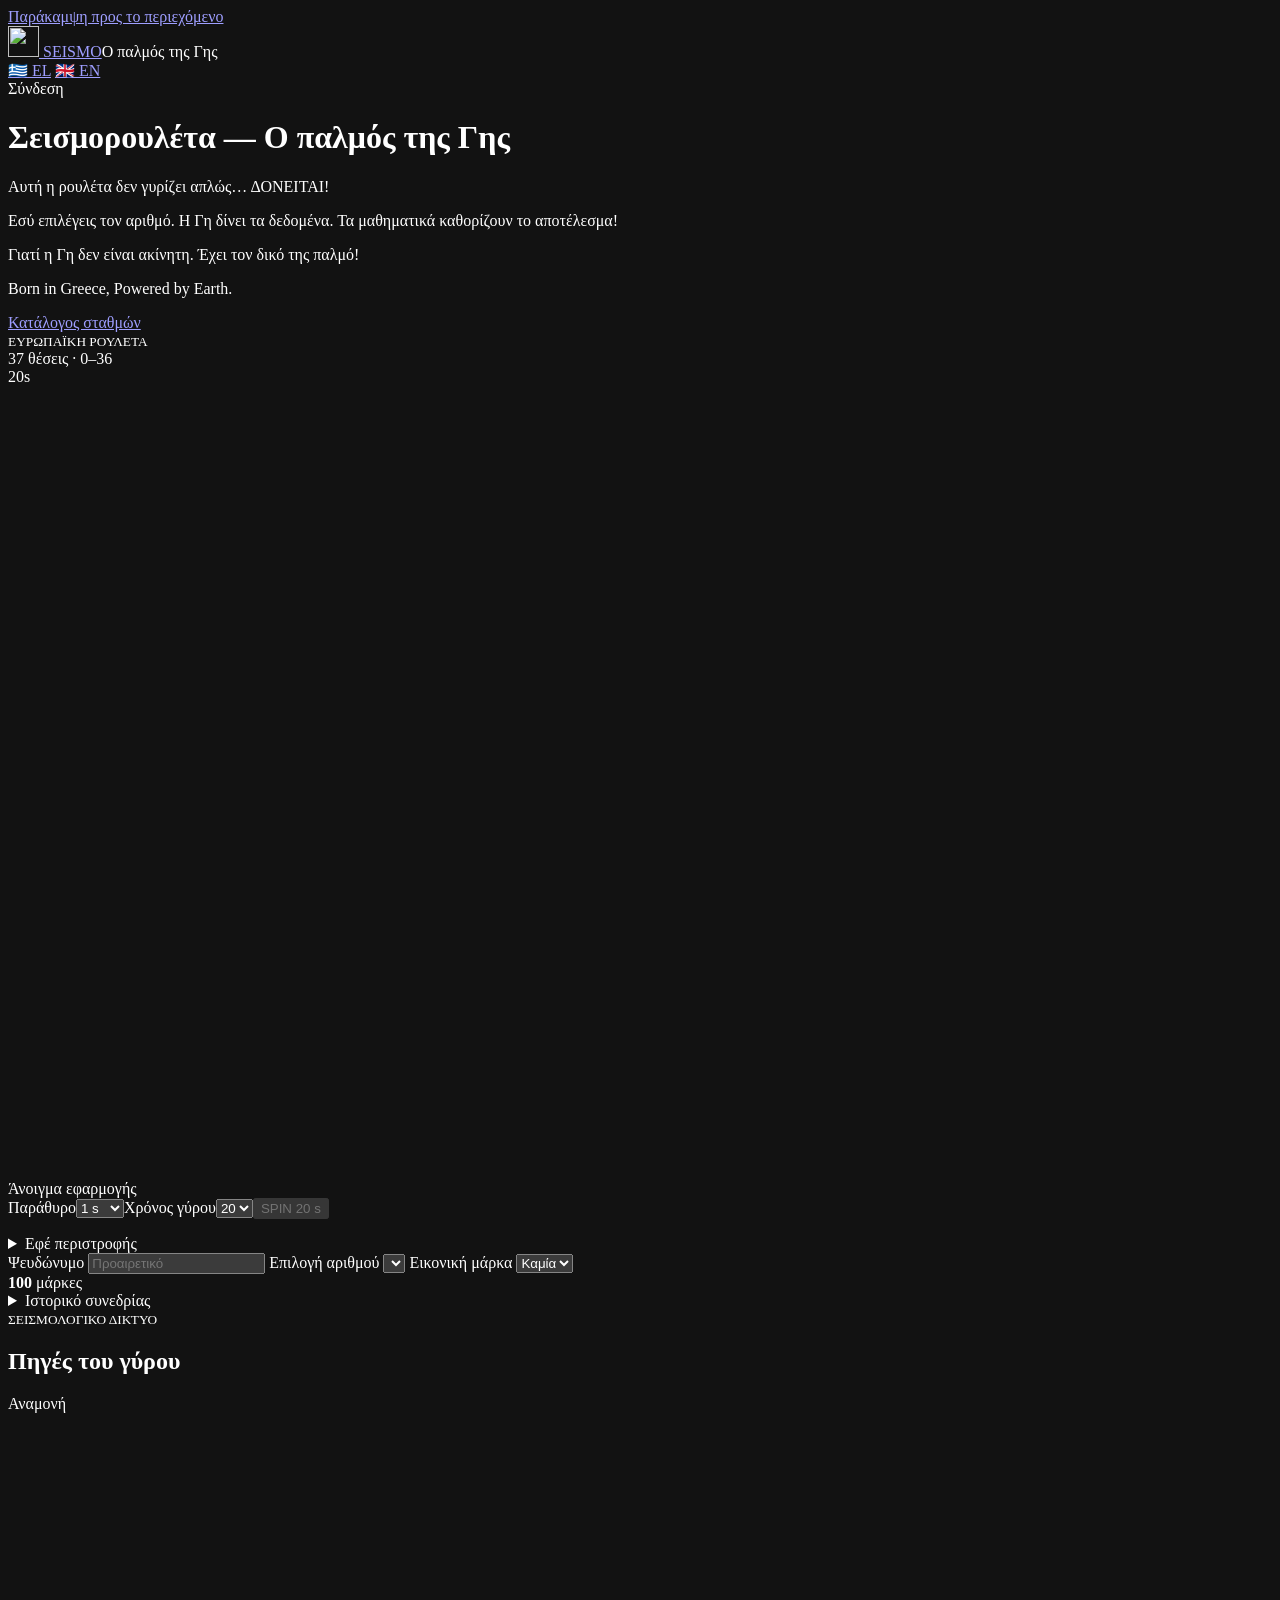
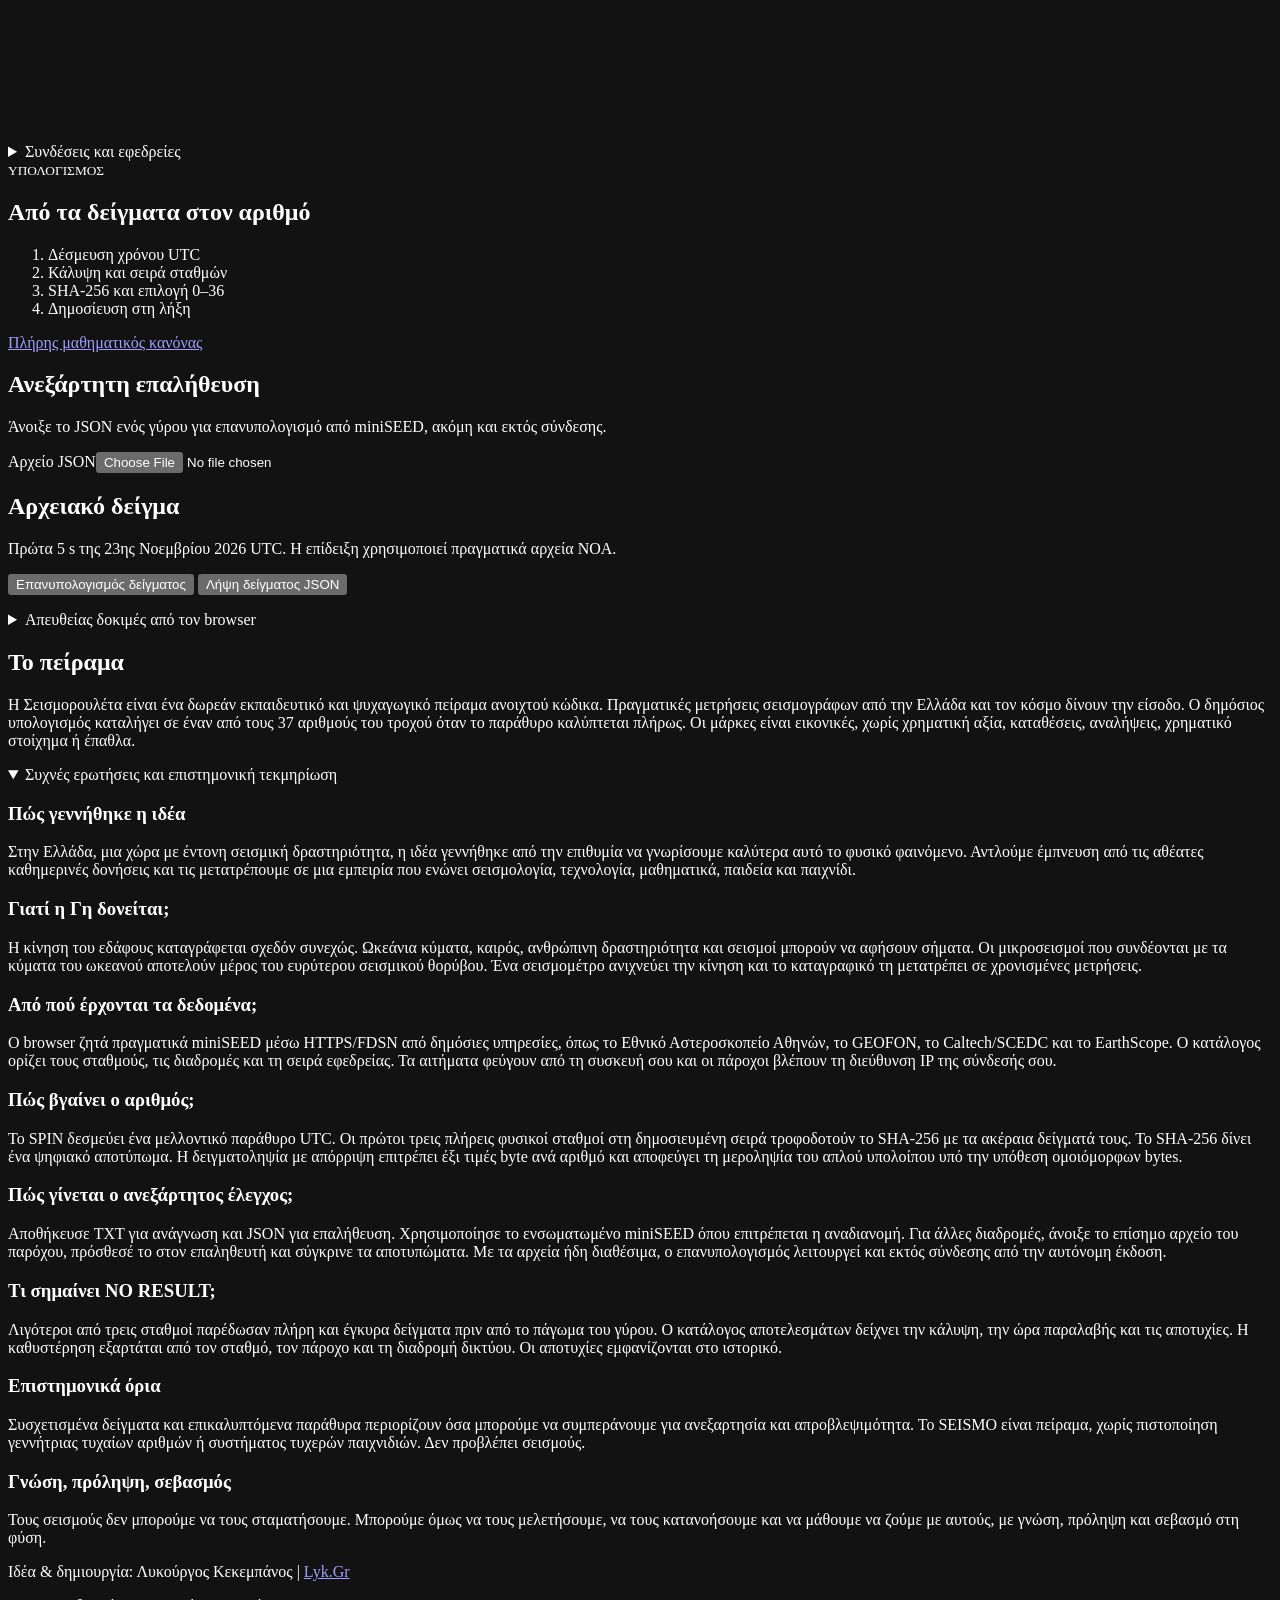
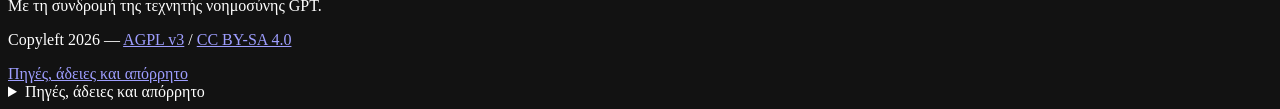
==== index.html @ 2dd2f623 "Publish SEISMO v1.0.0 project files" ====
<!doctype html>
<html lang="el" dir="ltr">
<head>
  <!-- 01. BASIC BROWSER & LANGUAGE SETTINGS -->
  <meta charset="utf-8">
  <meta name="viewport" content="width=device-width, initial-scale=1">
  <title>Σεισμορουλέτα SEISMO — Ο παλμός της Γης</title>
  <!-- 02. SEO & SEARCH ENGINES -->
  <meta name="description" data-meta="description" content="Δωρεάν επιστημονικό παιχνίδι με πραγματικά σεισμολογικά δεδομένα. Γύρισε τον τροχό 0–36 και επαλήθευσε τον αριθμό με SHA-256.">
  <meta name="author" data-meta="author" content="Λυκούργος Κεκεμπάνος | Lyk.Gr">
  <meta name="robots" content="index, follow, max-image-preview:large">
  <link rel="canonical" href="https://dos.gr/seismo/">
  <link rel="alternate" hreflang="el" href="https://dos.gr/seismo/">
  <link rel="alternate" hreflang="en" href="https://dos.gr/seismo/en/">
  <link rel="alternate" hreflang="x-default" href="https://dos.gr/seismo/">
  <!-- Generic robots applies to Googlebot and Bingbot. Meta keywords are omitted. -->
  <!-- 03. OWNERSHIP VERIFICATION -->
  <!-- Optional property verification goes here after launch. -->
  <!-- 04. SPEED & LOADING OPTIMIZATION -->
  <!-- Critical stylesheet and deferred scripts are same-origin. No provider connection before user action. -->
  <!-- 05. SOCIAL MEDIA — OPEN GRAPH -->
  <meta property="og:title" data-meta="title" content="Σεισμορουλέτα SEISMO — Ο παλμός της Γης">
  <meta property="og:description" data-meta="description" content="Δωρεάν επιστημονικό παιχνίδι με πραγματικά σεισμολογικά δεδομένα. Γύρισε τον τροχό 0–36 και επαλήθευσε τον αριθμό με SHA-256.">
  <meta property="og:type" content="website">
  <meta property="og:url" data-meta="canonical" content="https://dos.gr/seismo/">
  <meta property="og:site_name" content="SEISMO">
  <meta property="og:locale" data-meta="locale" content="el_GR">
  <meta property="og:locale:alternate" data-meta="altLocale" content="en_GB">
  <meta property="og:image" data-meta="image" content="https://dos.gr/seismo/images/social-el.jpg">
  <meta property="og:image:secure_url" data-meta="image" content="https://dos.gr/seismo/images/social-el.jpg">
  <meta property="og:image:type" content="image/jpeg">
  <meta property="og:image:width" content="1200">
  <meta property="og:image:height" content="630">
  <meta property="og:image:alt" data-meta="alt" content="Η Γη, ο τροχός της Σεισμορουλέτας και μια σεισμική κυματομορφή. Ο παλμός της Γης — Lyk.Gr.">
  <!-- 06. SOCIAL MEDIA — X CARDS -->
  <meta name="twitter:card" content="summary_large_image">
  <meta name="twitter:title" data-meta="title" content="Σεισμορουλέτα SEISMO — Ο παλμός της Γης">
  <meta name="twitter:description" data-meta="description" content="Δωρεάν επιστημονικό παιχνίδι με πραγματικά σεισμολογικά δεδομένα. Γύρισε τον τροχό 0–36 και επαλήθευσε τον αριθμό με SHA-256.">
  <meta name="twitter:image" data-meta="image" content="https://dos.gr/seismo/images/social-el.jpg">
  <meta name="twitter:image:alt" data-meta="alt" content="Η Γη, ο τροχός της Σεισμορουλέτας και μια σεισμική κυματομορφή. Ο παλμός της Γης — Lyk.Gr.">
  <!-- 07. ICONS & FAVICONS -->
  <link rel="icon" href="./favicons/favicon.ico" sizes="any">
  <link rel="icon" type="image/svg+xml" href="./favicons/favicon.svg">
  <link rel="icon" type="image/png" sizes="16x16" href="./favicons/favicon-16.png">
  <link rel="icon" type="image/png" sizes="32x32" href="./favicons/favicon-32.png">
  <link rel="icon" type="image/png" sizes="48x48" href="./favicons/favicon-48.png">
  <link rel="icon" type="image/png" sizes="96x96" href="./favicons/favicon-96.png">
  <link rel="apple-touch-icon" href="./favicons/apple-touch-icon.png" sizes="180x180">
  <!-- 08. WEB APP MANIFEST & MOBILE -->
  <meta name="theme-color" content="#091514">
  <link rel="manifest" href="./manifest.json">
  <!-- 09. EXTERNAL STYLE FILES -->
  <link rel="stylesheet" href="./css/style.css">
  <!-- 11. STRUCTURED DATA — SCHEMA.ORG JSON-LD -->
  <script type="application/ld+json" id="schema">
{
  "@context": "https://schema.org",
  "@graph": [
    {
      "@type": "WebSite",
      "@id": "https://dos.gr/seismo/#website",
      "url": "https://dos.gr/seismo/",
      "name": "SEISMO",
      "inLanguage": [
        "el",
        "en"
      ],
      "creator": {
        "@id": "https://lyk.gr/#creator"
      }
    },
    {
      "@type": "WebPage",
      "@id": "https://dos.gr/seismo/#page",
      "url": "https://dos.gr/seismo/",
      "isPartOf": {
        "@id": "https://dos.gr/seismo/#website"
      },
      "mainEntity": {
        "@id": "https://dos.gr/seismo/#application"
      },
      "inLanguage": "el",
      "name": "Σεισμορουλέτα SEISMO — Ο παλμός της Γης",
      "description": "Δωρεάν επιστημονικό παιχνίδι με πραγματικά σεισμολογικά δεδομένα. Γύρισε τον τροχό 0–36 και επαλήθευσε τον αριθμό με SHA-256.",
      "license": "https://creativecommons.org/licenses/by-sa/4.0/",
      "primaryImageOfPage": {
        "@id": "https://dos.gr/seismo/#image"
      }
    },
    {
      "@type": [
        "WebApplication",
        "SoftwareApplication"
      ],
      "@id": "https://dos.gr/seismo/#application",
      "name": "SEISMO",
      "alternateName": "Σεισμορουλέτα",
      "url": "https://dos.gr/seismo/",
      "description": "Δωρεάν επιστημονικό παιχνίδι με πραγματικά σεισμολογικά δεδομένα. Γύρισε τον τροχό 0–36 και επαλήθευσε τον αριθμό με SHA-256.",
      "creator": {
        "@id": "https://lyk.gr/#creator"
      },
      "dateCreated": "2026",
      "applicationCategory": "EducationalApplication",
      "applicationSubCategory": "Seismology",
      "operatingSystem": "Web browser",
      "browserRequirements": "JavaScript; HTTPS for live spins",
      "inLanguage": [
        "el",
        "en"
      ],
      "countryOfOrigin": {
        "@type": "Country",
        "name": "Greece"
      },
      "isAccessibleForFree": true,
      "offers": {
        "@type": "Offer",
        "price": 0,
        "priceCurrency": "EUR"
      },
      "image": {
        "@id": "https://dos.gr/seismo/#image"
      },
      "license": "https://www.gnu.org/licenses/agpl-3.0.html",
      "subjectOf": {
        "@type": "SoftwareSourceCode",
        "codeRepository": "https://dos.gr/seismo/SEISMO-source.zip",
        "license": "https://www.gnu.org/licenses/agpl-3.0.html",
        "programmingLanguage": "JavaScript"
      }
    },
    {
      "@type": "Person",
      "@id": "https://lyk.gr/#creator",
      "name": "Λυκούργος Κεκεμπάνος",
      "alternateName": [
        "Λυκούργος Κεκεμπάνος",
        "Lykourgos Kekempanos",
        "Lyk.Gr"
      ],
      "url": "https://lyk.gr/",
      "brand": {
        "@type": "Brand",
        "name": "Lyk.Gr"
      }
    },
    {
      "@type": "ImageObject",
      "@id": "https://dos.gr/seismo/#image",
      "contentUrl": "https://dos.gr/seismo/images/social-el.jpg",
      "url": "https://dos.gr/seismo/images/social-el.jpg",
      "width": 1200,
      "height": 630,
      "caption": "Η Γη, ο τροχός της Σεισμορουλέτας και μια σεισμική κυματομορφή. Ο παλμός της Γης — Lyk.Gr.",
      "inLanguage": "el"
    }
  ]
}
</script>
  <!-- 12. ACCESSIBILITY -->
  <meta name="color-scheme" content="dark">
  <!-- See the skip link, live regions and keyboard-friendly native controls. -->
  <!-- 13. PROJECT CONFIGURATION & SECURITY -->
  <!-- Scripts are deferred. The live catalog is external and shared between languages. -->
  <meta http-equiv="Content-Security-Policy" content="default-src 'self'; script-src 'self'; style-src 'self'; connect-src 'self' https: wss:; img-src 'self' data:; object-src 'none'; base-uri 'none'; form-action 'none'">
  <!-- 14. LICENSE & AUTHOR INFORMATION -->
  <link rel="license" href="./LICENSE">
  <!-- GNU AGPL v3 code. CC BY-SA 4.0 original content. See NOTICE.md for third-party assets. -->
</head>
<body data-root="./" data-standalone="false">
<a class="jump" href="#main" data-el="Παράκαμψη προς το περιεχόμενο" data-en="Skip to content">Παράκαμψη προς το περιεχόμενο</a>
<header><div class="top"><a class="brand" href="./" aria-label="SEISMO αρχική" data-label-el="SEISMO αρχική" data-label-en="SEISMO home"><img alt="" width="31" height="31" src="./favicons/favicon.svg"> SEISMO</a><span class="phase" data-el="Ο παλμός της Γης" data-en="The Pulse of the Earth">Ο παλμός της Γης</span><nav class="lang-nav" aria-label="Γλώσσα" data-label-el="Γλώσσα" data-label-en="Language">
<a data-lang="el" lang="el" hreflang="el" href="./" aria-current="page">🇬🇷 EL</a>
<a data-lang="en" lang="en" hreflang="en" href="./en/">🇬🇧 EN</a></nav><span id="mode" class="mode" data-initial-el="Σύνδεση">Σύνδεση</span></div></header>
<main id="main">
<noscript><p data-el="Η διαδραστική ρουλέτα χρειάζεται JavaScript. Η περιγραφή και η επιστημονική τεκμηρίωση διαβάζονται παρακάτω." data-en="The interactive wheel requires JavaScript. The introduction and science notes remain readable below.">Η διαδραστική ρουλέτα χρειάζεται JavaScript. Η περιγραφή και η επιστημονική τεκμηρίωση διαβάζονται παρακάτω.</p></noscript>
<div class="intro"><div><h1><span data-el="Σεισμορουλέτα" data-en="SEISMO">Σεισμορουλέτα</span> <span aria-hidden="true">—</span> <span data-el="Ο παλμός της Γης" data-en="The Pulse of the Earth">Ο παλμός της Γης</span></h1>
           <p data-el="Αυτή η ρουλέτα δεν γυρίζει απλώς… ΔΟΝΕΙΤΑΙ!" data-en="This roulette doesn't just spin… IT SHAKES!">Αυτή η ρουλέτα δεν γυρίζει απλώς… ΔΟΝΕΙΤΑΙ!</p>
           <p data-el="Εσύ επιλέγεις τον αριθμό. Η Γη δίνει τα δεδομένα. Τα μαθηματικά καθορίζουν το αποτέλεσμα!" data-en="You choose the number. Earth provides the data. Mathematics determines the result!">Εσύ επιλέγεις τον αριθμό. Η Γη δίνει τα δεδομένα. Τα μαθηματικά καθορίζουν το αποτέλεσμα!</p>
           <p data-el="Γιατί η Γη δεν είναι ακίνητη. Έχει τον δικό της παλμό!" data-en="Because Earth is never still. It has a pulse of its own!">Γιατί η Γη δεν είναι ακίνητη. Έχει τον δικό της παλμό!</p><p class="tagline" lang="en">Born in Greece, Powered by Earth.</p></div><a id="rules" href="./stations.txt" data-el="Κατάλογος σταθμών" data-en="Station catalog">Κατάλογος σταθμών</a></div>
<div class="layout">
<section class="wheel-panel" aria-label="Ρουλέτα" data-label-el="Ρουλέτα" data-label-en="Roulette">
  <div class="wheel-top"><div><small data-el="ΕΥΡΩΠΑΪΚΗ ΡΟΥΛΕΤΑ" data-en="EUROPEAN WHEEL">ΕΥΡΩΠΑΪΚΗ ΡΟΥΛΕΤΑ</small><div class="sub" data-el="37 θέσεις · 0–36" data-en="37 pockets · 0–36">37 θέσεις · 0–36</div></div><div class="clock"><span id="timer">20</span><span>s</span></div></div>
  <div class="wheel-wrap"><canvas id="wheel" width="790" height="790" aria-label="Τροχός ευρωπαϊκής ρουλέτας με 37 αριθμούς" role="img" data-label-el="Τροχός ευρωπαϊκής ρουλέτας με 37 αριθμούς" data-label-en="European roulette wheel with 37 numbers"></canvas><div class="needle"></div></div>
  <div class="wheel-bottom">
    <div id="output" class="output" role="status" data-initial-el="Άνοιγμα εφαρμογής">Άνοιγμα εφαρμογής</div>
    <div class="spin-controls"><label for="duration" data-el="Παράθυρο" data-en="Window">Παράθυρο</label><select id="duration"><option value="1">1 s</option><option value="3">3 s</option><option value="5">5 s</option><option value="10">10 s</option></select><label for="spinLength" data-el="Χρόνος γύρου" data-en="Round time">Χρόνος γύρου</label><select id="spinLength"><option>20</option><option>30</option><option>45</option><option>60</option></select><button id="spin" type="button" disabled>SPIN <span id="spinLabel">20 s</span></button></div>
    <p id="roundlink" class="muted small"></p>
    <div id="roundActions" class="links"></div>
    <details id="effects"><summary data-el="Εφέ περιστροφής" data-en="Spin effects">Εφέ περιστροφής</summary><div class="links effect-options">
    <label><input id="fxOff" type="checkbox"> <span data-el="Απενεργοποίηση όλων" data-en="Disable all effects">Απενεργοποίηση όλων</span></label>
    <label><input id="visual" type="checkbox" checked> <span data-el="Μικροδονήσεις" data-en="Microvibrations">Μικροδονήσεις</span></label>
    <label><input id="haptic" type="checkbox"> <span data-el="Δόνηση κινητού" data-en="Phone vibration">Δόνηση κινητού</span></label>
    <label><input id="sound" type="checkbox"> <span data-el="Ήχος" data-en="Sound">Ήχος</span></label></div></details>
    <label class="small" for="catalogFile" id="catalogPicker" hidden><span data-el="Άνοιγμα stations.txt" data-en="Open stations.txt">Άνοιγμα stations.txt</span> <input id="catalogFile" type="file" accept=".txt,text/plain"></label>
  </div>
  <div class="player">
    <label for="alias"><span data-el="Ψευδώνυμο" data-en="Nickname">Ψευδώνυμο</span> <input id="alias" type="text" maxlength="32" placeholder="Προαιρετικό" autocomplete="off" data-placeholder-el="Προαιρετικό" data-placeholder-en="Optional"></label>
    <label for="pick"><span data-el="Επιλογή αριθμού" data-en="Pick a number">Επιλογή αριθμού</span> <select id="pick"></select></label>
    <label for="chip"><span data-el="Εικονική μάρκα" data-en="Virtual chip">Εικονική μάρκα</span> <select id="chip"><option value="0" data-el="Καμία" data-en="None">Καμία</option><option value="1">1</option><option value="5">5</option><option value="10">10</option></select></label>
    <div class="wallet"><strong id="wallet">100</strong><span data-el="μάρκες" data-en="chips"> μάρκες</span></div>
  </div>
  <details id="history"><summary data-el="Ιστορικό συνεδρίας" data-en="Session history">Ιστορικό συνεδρίας</summary><div id="historyRows"></div><button class="plain" id="clearSession" data-el="Νέα τοπική συνεδρία" data-en="New local session">Νέα τοπική συνεδρία</button></details>
</section>
<aside aria-label="Σεισμολογικές πηγές" data-label-el="Σεισμολογικές πηγές" data-label-en="Seismic sources">
  <section class="panel">
    <div class="sidehead"><div><small data-el="ΣΕΙΣΜΟΛΟΓΙΚΟ ΔΙΚΤΥΟ" data-en="SEISMIC NETWORK">ΣΕΙΣΜΟΛΟΓΙΚΟ ΔΙΚΤΥΟ</small><h2 data-el="Πηγές του γύρου" data-en="Round sources">Πηγές του γύρου</h2></div><span class="badge" id="stage" data-initial-el="Αναμονή">Αναμονή</span></div>
    <canvas id="map" width="720" height="310" role="img" aria-label="Παγκόσμιος χάρτης σταθμών" data-label-el="Παγκόσμιος χάρτης σταθμών" data-label-en="World map of stations"></canvas>
    <p id="telemetryNote" class="muted small"></p>
    <div id="stationList" class="stations"></div>
    <details id="connections"><summary data-el="Συνδέσεις και εφεδρείες" data-en="Connections and backups">Συνδέσεις και εφεδρείες</summary><div id="attempts"></div></details>
  </section>
  <section class="panel method"><small data-el="ΥΠΟΛΟΓΙΣΜΟΣ" data-en="CALCULATION">ΥΠΟΛΟΓΙΣΜΟΣ</small><h2 data-el="Από τα δείγματα στον αριθμό" data-en="From samples to a number">Από τα δείγματα στον αριθμό</h2><ol id="steps"><li data-el="Δέσμευση χρόνου UTC" data-en="Lock the UTC window">Δέσμευση χρόνου UTC</li><li data-el="Κάλυψη και σειρά σταθμών" data-en="Coverage and station priority">Κάλυψη και σειρά σταθμών</li><li data-el="SHA-256 και επιλογή 0–36" data-en="SHA-256 and selection 0–36">SHA-256 και επιλογή 0–36</li><li data-el="Δημοσίευση στη λήξη" data-en="Reveal at the deadline">Δημοσίευση στη λήξη</li></ol><p id="digest" class="muted small"></p><a class="small" id="algorithm" href="./ALGORITHM.md" data-el="Πλήρης μαθηματικός κανόνας" data-en="Full algorithm">Πλήρης μαθηματικός κανόνας</a></section>
</aside></div>
<section class="archive panels-bottom">
  <div><h2 data-el="Ανεξάρτητη επαλήθευση" data-en="Independent verification">Ανεξάρτητη επαλήθευση</h2><p data-el="Άνοιξε το JSON ενός γύρου για επανυπολογισμό από miniSEED, ακόμη και εκτός σύνδεσης." data-en="Open a round JSON file to recompute from miniSEED, including offline.">Άνοιξε το JSON ενός γύρου για επανυπολογισμό από miniSEED, ακόμη και εκτός σύνδεσης.</p>
  <div class="links"><label for="proofFile" data-el="Αρχείο JSON" data-en="JSON file">Αρχείο JSON</label><input id="proofFile" type="file" accept=".json,application/json"></div><div id="extraProof"></div><p id="proofResult" class="small" role="status"></p></div>
  <div><h2 data-el="Αρχειακό δείγμα" data-en="Recorded example">Αρχειακό δείγμα</h2><p data-el="Πρώτα 5 s της 23ης Νοεμβρίου 2026 UTC. Η επίδειξη χρησιμοποιεί πραγματικά αρχεία NOA." data-en="First 5 s of 23 November 2026 UTC. The example uses actual NOA recordings.">Πρώτα 5 s της 23ης Νοεμβρίου 2026 UTC. Η επίδειξη χρησιμοποιεί πραγματικά αρχεία NOA.</p><button class="plain" id="archiveButton" data-el="Επανυπολογισμός δείγματος" data-en="Recompute example">Επανυπολογισμός δείγματος</button> <button class="plain" id="archiveDownload" data-el="Λήψη δείγματος JSON" data-en="Download example JSON">Λήψη δείγματος JSON</button><p id="archiveResult" class="small" role="status"></p><div id="archiveCharts" class="archive-charts"></div></div>
</section>
<details class="archive" id="direct"><summary data-el="Απευθείας δοκιμές από τον browser" data-en="Direct browser diagnostics">Απευθείας δοκιμές από τον browser</summary>
<p data-el="Ένα αίτημα FDSN ανά έλεγχο από την IP σου. Η μέτρηση αυτή καταγράφει την πρόσβαση της συσκευής σου." data-en="One FDSN request per check from your IP address. This tests access from your device.">Ένα αίτημα FDSN ανά έλεγχο από την IP σου. Η μέτρηση αυτή καταγράφει την πρόσβαση της συσκευής σου.</p>
<div class="links"><button class="plain" id="cors" data-el="Δοκιμή HTTPS/CORS και miniSEED" data-en="Test HTTPS/CORS and miniSEED">Δοκιμή HTTPS/CORS και miniSEED</button><button class="plain" id="wss" data-el="Έλεγχος EarthScope WSS" data-en="Test EarthScope WSS">Έλεγχος EarthScope WSS</button><button class="plain" id="wssOrfeus" data-el="Έλεγχος ORFEUS WSS" data-en="Test ORFEUS WSS">Έλεγχος ORFEUS WSS</button></div>
<p id="transport" role="status" class="small"></p><p id="wssStatus" role="status" class="small"></p></details>
<section class="science"><article><h2 data-el="Το πείραμα" data-en="The experiment">Το πείραμα</h2><p data-el="Η Σεισμορουλέτα είναι ένα δωρεάν εκπαιδευτικό και ψυχαγωγικό πείραμα ανοιχτού κώδικα. Πραγματικές μετρήσεις σεισμογράφων από την Ελλάδα και τον κόσμο δίνουν την είσοδο. Ο δημόσιος υπολογισμός καταλήγει σε έναν από τους 37 αριθμούς του τροχού όταν το παράθυρο καλύπτεται πλήρως. Οι μάρκες είναι εικονικές, χωρίς χρηματική αξία, καταθέσεις, αναλήψεις, χρηματικό στοίχημα ή έπαθλα." data-en="SEISMO is a free, open-source science game and educational experiment. Real readings from seismographs in Greece and around the world supply the input. When the time window is fully covered, a public calculation selects one of the wheel’s 37 numbers. Virtual chips have no monetary value. There are no deposits, withdrawals, cash bets or prizes.">Η Σεισμορουλέτα είναι ένα δωρεάν εκπαιδευτικό και ψυχαγωγικό πείραμα ανοιχτού κώδικα. Πραγματικές μετρήσεις σεισμογράφων από την Ελλάδα και τον κόσμο δίνουν την είσοδο. Ο δημόσιος υπολογισμός καταλήγει σε έναν από τους 37 αριθμούς του τροχού όταν το παράθυρο καλύπτεται πλήρως. Οι μάρκες είναι εικονικές, χωρίς χρηματική αξία, καταθέσεις, αναλήψεις, χρηματικό στοίχημα ή έπαθλα.</p><details open><summary data-el="Συχνές ερωτήσεις και επιστημονική τεκμηρίωση" data-en="FAQ and science notes">Συχνές ερωτήσεις και επιστημονική τεκμηρίωση</summary><h3 data-el="Πώς γεννήθηκε η ιδέα" data-en="How the idea began">Πώς γεννήθηκε η ιδέα</h3><p data-el="Στην Ελλάδα, μια χώρα με έντονη σεισμική δραστηριότητα, η ιδέα γεννήθηκε από την επιθυμία να γνωρίσουμε καλύτερα αυτό το φυσικό φαινόμενο. Αντλούμε έμπνευση από τις αθέατες καθημερινές δονήσεις και τις μετατρέπουμε σε μια εμπειρία που ενώνει σεισμολογία, τεχνολογία, μαθηματικά, παιδεία και παιχνίδι." data-en="The idea grew in Greece, a country with frequent seismic activity, from a desire to understand earthquakes better. Everyday ground vibrations inspired an experience that brings together seismology, technology, mathematics, education and play.">Στην Ελλάδα, μια χώρα με έντονη σεισμική δραστηριότητα, η ιδέα γεννήθηκε από την επιθυμία να γνωρίσουμε καλύτερα αυτό το φυσικό φαινόμενο. Αντλούμε έμπνευση από τις αθέατες καθημερινές δονήσεις και τις μετατρέπουμε σε μια εμπειρία που ενώνει σεισμολογία, τεχνολογία, μαθηματικά, παιδεία και παιχνίδι.</p><h3 data-el="Γιατί η Γη δονείται;" data-en="Why does Earth vibrate?">Γιατί η Γη δονείται;</h3><p data-el="Η κίνηση του εδάφους καταγράφεται σχεδόν συνεχώς. Ωκεάνια κύματα, καιρός, ανθρώπινη δραστηριότητα και σεισμοί μπορούν να αφήσουν σήματα. Οι μικροσεισμοί που συνδέονται με τα κύματα του ωκεανού αποτελούν μέρος του ευρύτερου σεισμικού θορύβου. Ένα σεισμομέτρο ανιχνεύει την κίνηση και το καταγραφικό τη μετατρέπει σε χρονισμένες μετρήσεις." data-en="Ground motion is recorded almost continuously. Ocean waves, weather, human activity and earthquakes can all leave signals. Ocean-generated microseisms are part of the broader ambient seismic noise. A seismometer senses motion and the recorder turns it into timestamped readings.">Η κίνηση του εδάφους καταγράφεται σχεδόν συνεχώς. Ωκεάνια κύματα, καιρός, ανθρώπινη δραστηριότητα και σεισμοί μπορούν να αφήσουν σήματα. Οι μικροσεισμοί που συνδέονται με τα κύματα του ωκεανού αποτελούν μέρος του ευρύτερου σεισμικού θορύβου. Ένα σεισμομέτρο ανιχνεύει την κίνηση και το καταγραφικό τη μετατρέπει σε χρονισμένες μετρήσεις.</p><h3 data-el="Από πού έρχονται τα δεδομένα;" data-en="Where does the data come from?">Από πού έρχονται τα δεδομένα;</h3><p data-el="Ο browser ζητά πραγματικά miniSEED μέσω HTTPS/FDSN από δημόσιες υπηρεσίες, όπως το Εθνικό Αστεροσκοπείο Αθηνών, το GEOFON, το Caltech/SCEDC και το EarthScope. Ο κατάλογος ορίζει τους σταθμούς, τις διαδρομές και τη σειρά εφεδρείας. Τα αιτήματα φεύγουν από τη συσκευή σου και οι πάροχοι βλέπουν τη διεύθυνση IP της σύνδεσής σου." data-en="Your browser requests actual miniSEED via HTTPS/FDSN from public services including the National Observatory of Athens, GEOFON, Caltech/SCEDC and EarthScope. The catalog defines stations, routes and backup priority. Requests originate from your device, so providers see your connection’s IP address.">Ο browser ζητά πραγματικά miniSEED μέσω HTTPS/FDSN από δημόσιες υπηρεσίες, όπως το Εθνικό Αστεροσκοπείο Αθηνών, το GEOFON, το Caltech/SCEDC και το EarthScope. Ο κατάλογος ορίζει τους σταθμούς, τις διαδρομές και τη σειρά εφεδρείας. Τα αιτήματα φεύγουν από τη συσκευή σου και οι πάροχοι βλέπουν τη διεύθυνση IP της σύνδεσής σου.</p><h3 data-el="Πώς βγαίνει ο αριθμός;" data-en="How is the number calculated?">Πώς βγαίνει ο αριθμός;</h3><p data-el="Το SPIN δεσμεύει ένα μελλοντικό παράθυρο UTC. Οι πρώτοι τρεις πλήρεις φυσικοί σταθμοί στη δημοσιευμένη σειρά τροφοδοτούν το SHA-256 με τα ακέραια δείγματά τους. Το SHA-256 δίνει ένα ψηφιακό αποτύπωμα. Η δειγματοληψία με απόρριψη επιτρέπει έξι τιμές byte ανά αριθμό και αποφεύγει τη μεροληψία του απλού υπολοίπου υπό την υπόθεση ομοιόμορφων bytes." data-en="SPIN locks a future UTC window. The first three complete physical stations in the published order supply their integer samples to SHA-256. SHA-256 produces a digital fingerprint. Rejection sampling assigns six byte values to each number and avoids simple modulo bias under the uniform-byte assumption.">Το SPIN δεσμεύει ένα μελλοντικό παράθυρο UTC. Οι πρώτοι τρεις πλήρεις φυσικοί σταθμοί στη δημοσιευμένη σειρά τροφοδοτούν το SHA-256 με τα ακέραια δείγματά τους. Το SHA-256 δίνει ένα ψηφιακό αποτύπωμα. Η δειγματοληψία με απόρριψη επιτρέπει έξι τιμές byte ανά αριθμό και αποφεύγει τη μεροληψία του απλού υπολοίπου υπό την υπόθεση ομοιόμορφων bytes.</p><h3 data-el="Πώς γίνεται ο ανεξάρτητος έλεγχος;" data-en="How can I verify a round?">Πώς γίνεται ο ανεξάρτητος έλεγχος;</h3><p data-el="Αποθήκευσε TXT για ανάγνωση και JSON για επαλήθευση. Χρησιμοποίησε το ενσωματωμένο miniSEED όπου επιτρέπεται η αναδιανομή. Για άλλες διαδρομές, άνοιξε το επίσημο αρχείο του παρόχου, πρόσθεσέ το στον επαληθευτή και σύγκρινε τα αποτυπώματα. Με τα αρχεία ήδη διαθέσιμα, ο επανυπολογισμός λειτουργεί και εκτός σύνδεσης από την αυτόνομη έκδοση." data-en="Save TXT for reading and JSON for verification. Use embedded miniSEED where redistribution is allowed. For other routes, obtain the provider’s original file, add it to the verifier and compare fingerprints. With the files already available, the standalone edition can recompute the number offline.">Αποθήκευσε TXT για ανάγνωση και JSON για επαλήθευση. Χρησιμοποίησε το ενσωματωμένο miniSEED όπου επιτρέπεται η αναδιανομή. Για άλλες διαδρομές, άνοιξε το επίσημο αρχείο του παρόχου, πρόσθεσέ το στον επαληθευτή και σύγκρινε τα αποτυπώματα. Με τα αρχεία ήδη διαθέσιμα, ο επανυπολογισμός λειτουργεί και εκτός σύνδεσης από την αυτόνομη έκδοση.</p><h3 data-el="Τι σημαίνει NO RESULT;" data-en="What does NO RESULT mean?">Τι σημαίνει NO RESULT;</h3><p data-el="Λιγότεροι από τρεις σταθμοί παρέδωσαν πλήρη και έγκυρα δείγματα πριν από το πάγωμα του γύρου. Ο κατάλογος αποτελεσμάτων δείχνει την κάλυψη, την ώρα παραλαβής και τις αποτυχίες. Η καθυστέρηση εξαρτάται από τον σταθμό, τον πάροχο και τη διαδρομή δικτύου. Οι αποτυχίες εμφανίζονται στο ιστορικό." data-en="Fewer than three stations delivered complete valid samples before the cutoff. The round log shows coverage, arrival times and failures. Latency depends on the station, the provider and the network path. Failed rounds remain visible in session history.">Λιγότεροι από τρεις σταθμοί παρέδωσαν πλήρη και έγκυρα δείγματα πριν από το πάγωμα του γύρου. Ο κατάλογος αποτελεσμάτων δείχνει την κάλυψη, την ώρα παραλαβής και τις αποτυχίες. Η καθυστέρηση εξαρτάται από τον σταθμό, τον πάροχο και τη διαδρομή δικτύου. Οι αποτυχίες εμφανίζονται στο ιστορικό.</p><h3 data-el="Επιστημονικά όρια" data-en="Scientific limits">Επιστημονικά όρια</h3><p data-el="Συσχετισμένα δείγματα και επικαλυπτόμενα παράθυρα περιορίζουν όσα μπορούμε να συμπεράνουμε για ανεξαρτησία και απροβλεψιμότητα. Το SEISMO είναι πείραμα, χωρίς πιστοποίηση γεννήτριας τυχαίων αριθμών ή συστήματος τυχερών παιχνιδιών. Δεν προβλέπει σεισμούς." data-en="Correlated samples and overlapping windows limit what can be inferred about independence and unpredictability. SEISMO is an experiment and has no random-number generator or gambling system certification. It does not predict earthquakes.">Συσχετισμένα δείγματα και επικαλυπτόμενα παράθυρα περιορίζουν όσα μπορούμε να συμπεράνουμε για ανεξαρτησία και απροβλεψιμότητα. Το SEISMO είναι πείραμα, χωρίς πιστοποίηση γεννήτριας τυχαίων αριθμών ή συστήματος τυχερών παιχνιδιών. Δεν προβλέπει σεισμούς.</p><h3 data-el="Γνώση, πρόληψη, σεβασμός" data-en="Knowledge, preparedness and respect">Γνώση, πρόληψη, σεβασμός</h3><p data-el="Τους σεισμούς δεν μπορούμε να τους σταματήσουμε. Μπορούμε όμως να τους μελετήσουμε, να τους κατανοήσουμε και να μάθουμε να ζούμε με αυτούς, με γνώση, πρόληψη και σεβασμό στη φύση." data-en="We cannot stop earthquakes. We can study them, understand them and learn to live with them through knowledge, preparedness and respect for nature.">Τους σεισμούς δεν μπορούμε να τους σταματήσουμε. Μπορούμε όμως να τους μελετήσουμε, να τους κατανοήσουμε και να μάθουμε να ζούμε με αυτούς, με γνώση, πρόληψη και σεβασμό στη φύση.</p></details></article></section><footer><div><p><span data-el="Ιδέα &amp; δημιουργία: Λυκούργος Κεκεμπάνος" data-en="Concept &amp; Creation: Lykourgos Kekempanos">Ιδέα &amp; δημιουργία: Λυκούργος Κεκεμπάνος</span> | <a href="https://lyk.gr/">Lyk.Gr</a></p>
<p data-el="Με τη συνδρομή της τεχνητής νοημοσύνης GPT." data-en="With the assistance of GPT artificial intelligence.">Με τη συνδρομή της τεχνητής νοημοσύνης GPT.</p>
<p>Copyleft 2026 — <a href="https://www.gnu.org/licenses/agpl-3.0.html">AGPL v3</a> / <a href="https://creativecommons.org/licenses/by-sa/4.0/">CC BY-SA 4.0</a></p></div><a href="#credits" data-el="Πηγές, άδειες και απόρρητο" data-en="Sources, licenses and privacy">Πηγές, άδειες και απόρρητο</a></footer>
<details id="credits"><summary data-el="Πηγές, άδειες και απόρρητο" data-en="Sources, licenses and privacy">Πηγές, άδειες και απόρρητο</summary><p data-el="Δωρεάν πείραμα. Οι εικονικές μάρκες δεν έχουν χρηματική αξία. Ψευδώνυμο, μάρκες και ιστορικό αποθηκεύονται τοπικά στον browser." data-en="Free experiment. Virtual chips have no monetary value. Nickname, chips and history stay in your browser.">Δωρεάν πείραμα. Οι εικονικές μάρκες δεν έχουν χρηματική αξία. Ψευδώνυμο, μάρκες και ιστορικό αποθηκεύονται τοπικά στον browser.</p><p><span data-el="Κώδικας GNU AGPL v3 · Πρωτότυπο περιεχόμενο CC BY-SA 4.0 ·" data-en="GNU AGPL v3 code · Original content CC BY-SA 4.0 ·">Κώδικας GNU AGPL v3 · Πρωτότυπο περιεχόμενο CC BY-SA 4.0 ·</span> <a id="source" href="./SEISMO-source.zip" data-el="Πηγαίος κώδικας" data-en="Source code">Πηγαίος κώδικας</a></p><p><span data-el="Καταγραφές" data-en="Recordings">Καταγραφές</span> <a href="https://doi.org/10.7914/SN/HL">NOA / HL</a>, <a href="https://doi.org/10.14470/TR560404">GEOFON / GE</a>, <a href="https://doi.org/10.7914/SN/IU">GSN / IU</a>, <a href="https://doi.org/10.7914/SN/CI">SCSN / CI</a><span data-el=". Χάρτης Natural Earth. Φωτογραφίες" data-en=". Natural Earth map. Photographs">. Χάρτης Natural Earth. Φωτογραφίες</span> <a href="https://commons.wikimedia.org/wiki/File:National_observatory_Athens_Greece.jpg">Jebulon / CC0</a>, <a href="https://commons.wikimedia.org/wiki/File:Dublin_mountains.jpg" data-el="Ala Beara / δημόσιος τομέας" data-en="Ala Beara / public domain">Ala Beara / δημόσιος τομέας</a>, <a href="https://commons.wikimedia.org/wiki/File:Blue_Marble_2002.jpg" data-el="NASA / δημόσιος τομέας" data-en="NASA / public domain">NASA / δημόσιος τομέας</a>.</p></details>
</main>
<script src="./js/translations.js" defer></script>
<script src="./js/map-data.js" defer></script>
<script src="./js/mseed.js" defer></script>
<script src="./js/proof.js" defer></script>
<script src="./js/live.js" defer></script>
<script src="./js/i18n.js" defer></script>
<script src="./js/main.js" defer></script>
</body>
</html>
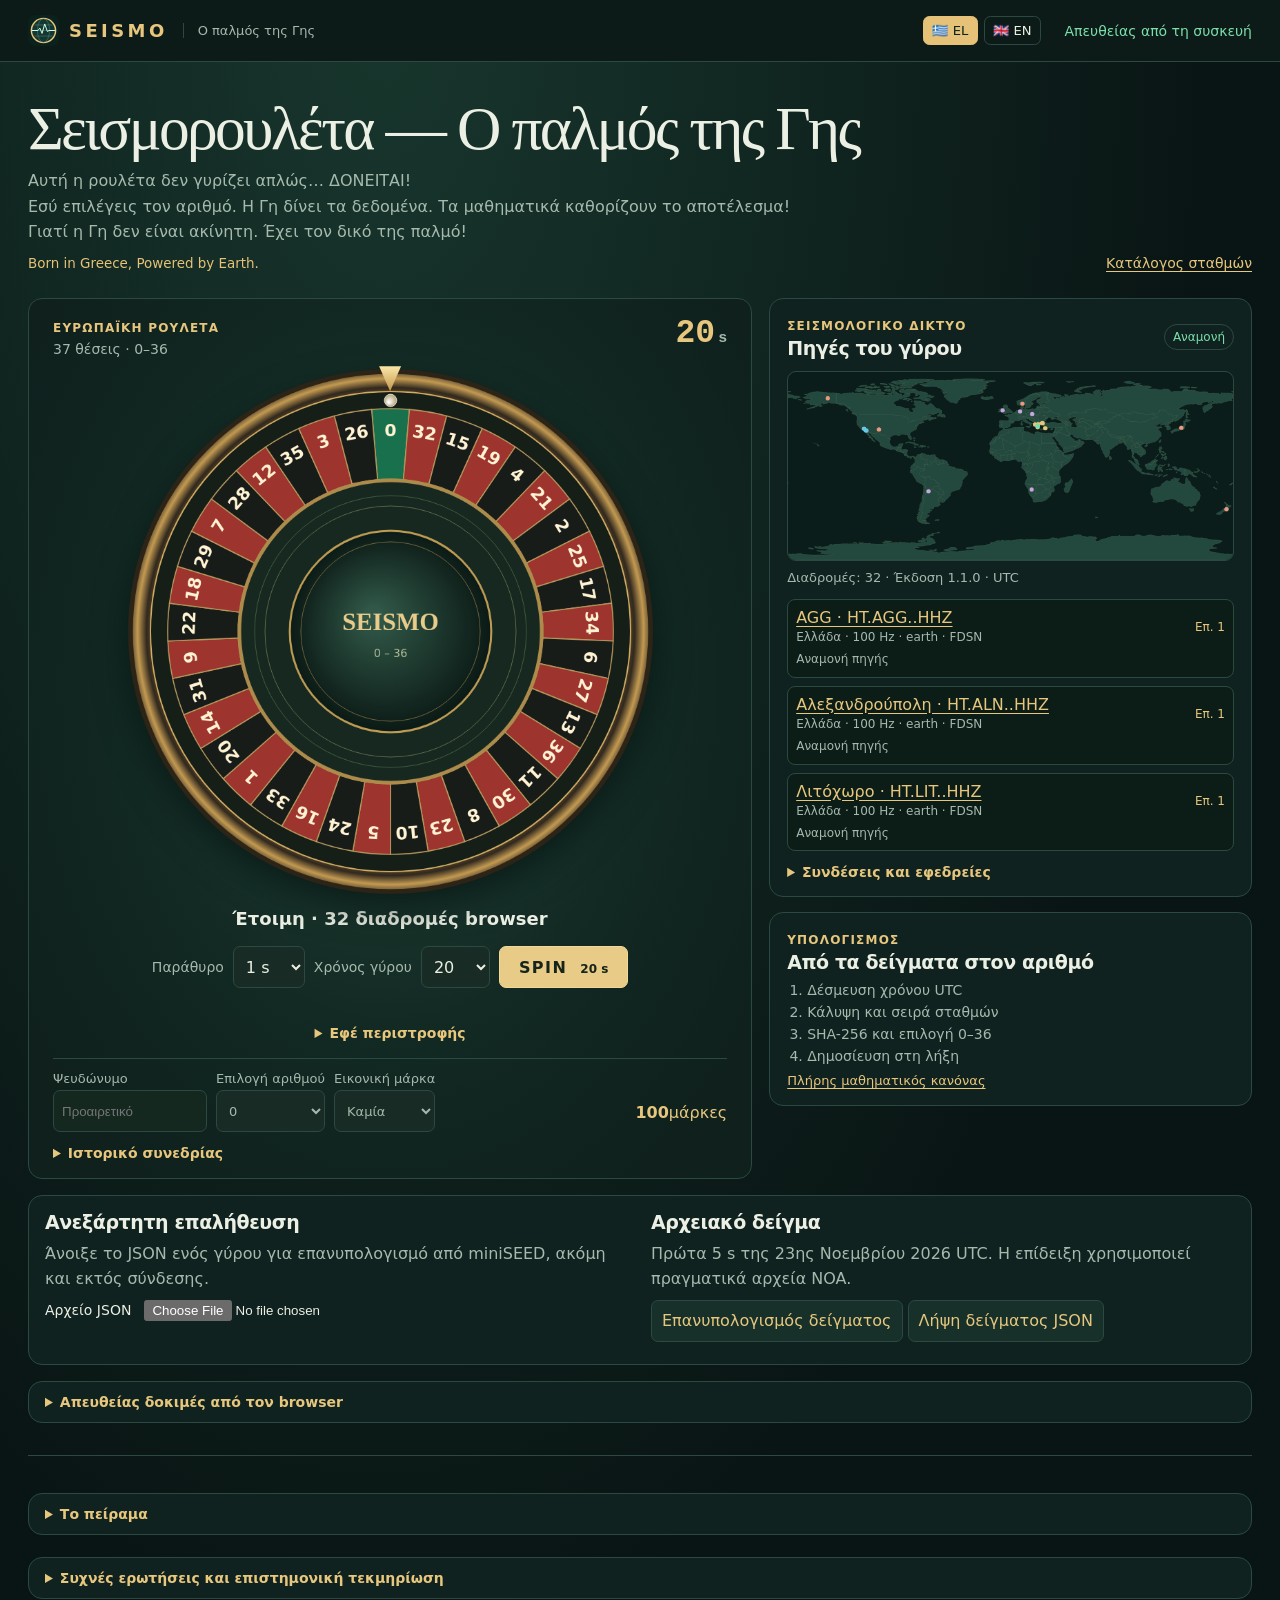
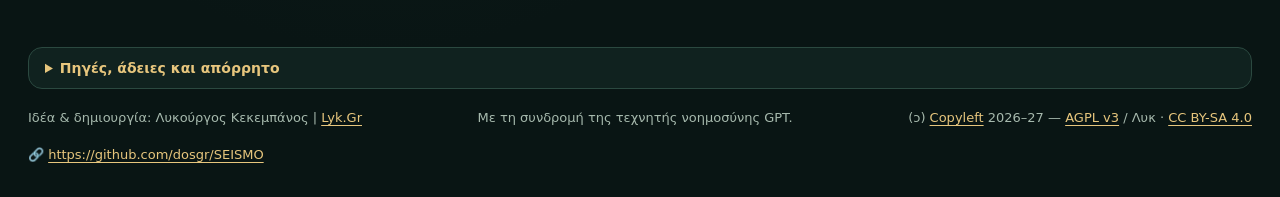
==== commit 63f86ca2: "Prepare SEISMO v1.1.0" ====
--- a/index.html
+++ b/index.html
@@ -8,7 +8,7 @@
   <!-- 02. SEO & SEARCH ENGINES -->
   <meta name="description" data-meta="description" content="Δωρεάν επιστημονικό παιχνίδι με πραγματικά σεισμολογικά δεδομένα. Γύρισε τον τροχό 0–36 και επαλήθευσε τον αριθμό με SHA-256.">
   <meta name="author" data-meta="author" content="Λυκούργος Κεκεμπάνος | Lyk.Gr">
-  <meta name="robots" content="index, follow, max-image-preview:large">
+  <meta name="robots" content="index, follow">
   <link rel="canonical" href="https://dos.gr/seismo/">
   <link rel="alternate" hreflang="el" href="https://dos.gr/seismo/">
   <link rel="alternate" hreflang="en" href="https://dos.gr/seismo/en/">
@@ -185,7 +185,8 @@
   <div class="wheel-wrap"><canvas id="wheel" width="790" height="790" aria-label="Τροχός ευρωπαϊκής ρουλέτας με 37 αριθμούς" role="img" data-label-el="Τροχός ευρωπαϊκής ρουλέτας με 37 αριθμούς" data-label-en="European roulette wheel with 37 numbers"></canvas><div class="needle"></div></div>
   <div class="wheel-bottom">
     <div id="output" class="output" role="status" data-initial-el="Άνοιγμα εφαρμογής">Άνοιγμα εφαρμογής</div>
-    <div class="spin-controls"><label for="duration" data-el="Παράθυρο" data-en="Window">Παράθυρο</label><select id="duration"><option value="1">1 s</option><option value="3">3 s</option><option value="5">5 s</option><option value="10">10 s</option></select><label for="spinLength" data-el="Χρόνος γύρου" data-en="Round time">Χρόνος γύρου</label><select id="spinLength"><option>20</option><option>30</option><option>45</option><option>60</option></select><button id="spin" type="button" disabled>SPIN <span id="spinLabel">20 s</span></button></div>
+    <div id="outcome" class="outcome" aria-live="polite" hidden></div>
+    <div class="spin-controls"><label for="duration" data-el="Παράθυρο" data-en="Window">Παράθυρο</label><select id="duration"><option value="1">1 s</option><option value="3">3 s</option><option value="5">5 s</option><option value="10">10 s</option></select><label for="spinLength" data-el="Χρόνος γύρου" data-en="Round time">Χρόνος γύρου</label><select id="spinLength"><option>20</option><option>30</option><option>45</option><option>60</option><option>330</option></select><button id="spin" type="button" disabled>SPIN <span id="spinLabel">20 s</span></button></div>
     <p id="roundlink" class="muted small"></p>
     <div id="roundActions" class="links"></div>
     <details id="effects"><summary data-el="Εφέ περιστροφής" data-en="Spin effects">Εφέ περιστροφής</summary><div class="links effect-options">
@@ -222,10 +223,13 @@
 <p data-el="Ένα αίτημα FDSN ανά έλεγχο από την IP σου. Η μέτρηση αυτή καταγράφει την πρόσβαση της συσκευής σου." data-en="One FDSN request per check from your IP address. This tests access from your device.">Ένα αίτημα FDSN ανά έλεγχο από την IP σου. Η μέτρηση αυτή καταγράφει την πρόσβαση της συσκευής σου.</p>
 <div class="links"><button class="plain" id="cors" data-el="Δοκιμή HTTPS/CORS και miniSEED" data-en="Test HTTPS/CORS and miniSEED">Δοκιμή HTTPS/CORS και miniSEED</button><button class="plain" id="wss" data-el="Έλεγχος EarthScope WSS" data-en="Test EarthScope WSS">Έλεγχος EarthScope WSS</button><button class="plain" id="wssOrfeus" data-el="Έλεγχος ORFEUS WSS" data-en="Test ORFEUS WSS">Έλεγχος ORFEUS WSS</button></div>
 <p id="transport" role="status" class="small"></p><p id="wssStatus" role="status" class="small"></p></details>
-<section class="science"><article><h2 data-el="Το πείραμα" data-en="The experiment">Το πείραμα</h2><p data-el="Η Σεισμορουλέτα είναι ένα δωρεάν εκπαιδευτικό και ψυχαγωγικό πείραμα ανοιχτού κώδικα. Πραγματικές μετρήσεις σεισμογράφων από την Ελλάδα και τον κόσμο δίνουν την είσοδο. Ο δημόσιος υπολογισμός καταλήγει σε έναν από τους 37 αριθμούς του τροχού όταν το παράθυρο καλύπτεται πλήρως. Οι μάρκες είναι εικονικές, χωρίς χρηματική αξία, καταθέσεις, αναλήψεις, χρηματικό στοίχημα ή έπαθλα." data-en="SEISMO is a free, open-source science game and educational experiment. Real readings from seismographs in Greece and around the world supply the input. When the time window is fully covered, a public calculation selects one of the wheel’s 37 numbers. Virtual chips have no monetary value. There are no deposits, withdrawals, cash bets or prizes.">Η Σεισμορουλέτα είναι ένα δωρεάν εκπαιδευτικό και ψυχαγωγικό πείραμα ανοιχτού κώδικα. Πραγματικές μετρήσεις σεισμογράφων από την Ελλάδα και τον κόσμο δίνουν την είσοδο. Ο δημόσιος υπολογισμός καταλήγει σε έναν από τους 37 αριθμούς του τροχού όταν το παράθυρο καλύπτεται πλήρως. Οι μάρκες είναι εικονικές, χωρίς χρηματική αξία, καταθέσεις, αναλήψεις, χρηματικό στοίχημα ή έπαθλα.</p><details open><summary data-el="Συχνές ερωτήσεις και επιστημονική τεκμηρίωση" data-en="FAQ and science notes">Συχνές ερωτήσεις και επιστημονική τεκμηρίωση</summary><h3 data-el="Πώς γεννήθηκε η ιδέα" data-en="How the idea began">Πώς γεννήθηκε η ιδέα</h3><p data-el="Στην Ελλάδα, μια χώρα με έντονη σεισμική δραστηριότητα, η ιδέα γεννήθηκε από την επιθυμία να γνωρίσουμε καλύτερα αυτό το φυσικό φαινόμενο. Αντλούμε έμπνευση από τις αθέατες καθημερινές δονήσεις και τις μετατρέπουμε σε μια εμπειρία που ενώνει σεισμολογία, τεχνολογία, μαθηματικά, παιδεία και παιχνίδι." data-en="The idea grew in Greece, a country with frequent seismic activity, from a desire to understand earthquakes better. Everyday ground vibrations inspired an experience that brings together seismology, technology, mathematics, education and play.">Στην Ελλάδα, μια χώρα με έντονη σεισμική δραστηριότητα, η ιδέα γεννήθηκε από την επιθυμία να γνωρίσουμε καλύτερα αυτό το φυσικό φαινόμενο. Αντλούμε έμπνευση από τις αθέατες καθημερινές δονήσεις και τις μετατρέπουμε σε μια εμπειρία που ενώνει σεισμολογία, τεχνολογία, μαθηματικά, παιδεία και παιχνίδι.</p><h3 data-el="Γιατί η Γη δονείται;" data-en="Why does Earth vibrate?">Γιατί η Γη δονείται;</h3><p data-el="Η κίνηση του εδάφους καταγράφεται σχεδόν συνεχώς. Ωκεάνια κύματα, καιρός, ανθρώπινη δραστηριότητα και σεισμοί μπορούν να αφήσουν σήματα. Οι μικροσεισμοί που συνδέονται με τα κύματα του ωκεανού αποτελούν μέρος του ευρύτερου σεισμικού θορύβου. Ένα σεισμομέτρο ανιχνεύει την κίνηση και το καταγραφικό τη μετατρέπει σε χρονισμένες μετρήσεις." data-en="Ground motion is recorded almost continuously. Ocean waves, weather, human activity and earthquakes can all leave signals. Ocean-generated microseisms are part of the broader ambient seismic noise. A seismometer senses motion and the recorder turns it into timestamped readings.">Η κίνηση του εδάφους καταγράφεται σχεδόν συνεχώς. Ωκεάνια κύματα, καιρός, ανθρώπινη δραστηριότητα και σεισμοί μπορούν να αφήσουν σήματα. Οι μικροσεισμοί που συνδέονται με τα κύματα του ωκεανού αποτελούν μέρος του ευρύτερου σεισμικού θορύβου. Ένα σεισμομέτρο ανιχνεύει την κίνηση και το καταγραφικό τη μετατρέπει σε χρονισμένες μετρήσεις.</p><h3 data-el="Από πού έρχονται τα δεδομένα;" data-en="Where does the data come from?">Από πού έρχονται τα δεδομένα;</h3><p data-el="Ο browser ζητά πραγματικά miniSEED μέσω HTTPS/FDSN από δημόσιες υπηρεσίες, όπως το Εθνικό Αστεροσκοπείο Αθηνών, το GEOFON, το Caltech/SCEDC και το EarthScope. Ο κατάλογος ορίζει τους σταθμούς, τις διαδρομές και τη σειρά εφεδρείας. Τα αιτήματα φεύγουν από τη συσκευή σου και οι πάροχοι βλέπουν τη διεύθυνση IP της σύνδεσής σου." data-en="Your browser requests actual miniSEED via HTTPS/FDSN from public services including the National Observatory of Athens, GEOFON, Caltech/SCEDC and EarthScope. The catalog defines stations, routes and backup priority. Requests originate from your device, so providers see your connection’s IP address.">Ο browser ζητά πραγματικά miniSEED μέσω HTTPS/FDSN από δημόσιες υπηρεσίες, όπως το Εθνικό Αστεροσκοπείο Αθηνών, το GEOFON, το Caltech/SCEDC και το EarthScope. Ο κατάλογος ορίζει τους σταθμούς, τις διαδρομές και τη σειρά εφεδρείας. Τα αιτήματα φεύγουν από τη συσκευή σου και οι πάροχοι βλέπουν τη διεύθυνση IP της σύνδεσής σου.</p><h3 data-el="Πώς βγαίνει ο αριθμός;" data-en="How is the number calculated?">Πώς βγαίνει ο αριθμός;</h3><p data-el="Το SPIN δεσμεύει ένα μελλοντικό παράθυρο UTC. Οι πρώτοι τρεις πλήρεις φυσικοί σταθμοί στη δημοσιευμένη σειρά τροφοδοτούν το SHA-256 με τα ακέραια δείγματά τους. Το SHA-256 δίνει ένα ψηφιακό αποτύπωμα. Η δειγματοληψία με απόρριψη επιτρέπει έξι τιμές byte ανά αριθμό και αποφεύγει τη μεροληψία του απλού υπολοίπου υπό την υπόθεση ομοιόμορφων bytes." data-en="SPIN locks a future UTC window. The first three complete physical stations in the published order supply their integer samples to SHA-256. SHA-256 produces a digital fingerprint. Rejection sampling assigns six byte values to each number and avoids simple modulo bias under the uniform-byte assumption.">Το SPIN δεσμεύει ένα μελλοντικό παράθυρο UTC. Οι πρώτοι τρεις πλήρεις φυσικοί σταθμοί στη δημοσιευμένη σειρά τροφοδοτούν το SHA-256 με τα ακέραια δείγματά τους. Το SHA-256 δίνει ένα ψηφιακό αποτύπωμα. Η δειγματοληψία με απόρριψη επιτρέπει έξι τιμές byte ανά αριθμό και αποφεύγει τη μεροληψία του απλού υπολοίπου υπό την υπόθεση ομοιόμορφων bytes.</p><h3 data-el="Πώς γίνεται ο ανεξάρτητος έλεγχος;" data-en="How can I verify a round?">Πώς γίνεται ο ανεξάρτητος έλεγχος;</h3><p data-el="Αποθήκευσε TXT για ανάγνωση και JSON για επαλήθευση. Χρησιμοποίησε το ενσωματωμένο miniSEED όπου επιτρέπεται η αναδιανομή. Για άλλες διαδρομές, άνοιξε το επίσημο αρχείο του παρόχου, πρόσθεσέ το στον επαληθευτή και σύγκρινε τα αποτυπώματα. Με τα αρχεία ήδη διαθέσιμα, ο επανυπολογισμός λειτουργεί και εκτός σύνδεσης από την αυτόνομη έκδοση." data-en="Save TXT for reading and JSON for verification. Use embedded miniSEED where redistribution is allowed. For other routes, obtain the provider’s original file, add it to the verifier and compare fingerprints. With the files already available, the standalone edition can recompute the number offline.">Αποθήκευσε TXT για ανάγνωση και JSON για επαλήθευση. Χρησιμοποίησε το ενσωματωμένο miniSEED όπου επιτρέπεται η αναδιανομή. Για άλλες διαδρομές, άνοιξε το επίσημο αρχείο του παρόχου, πρόσθεσέ το στον επαληθευτή και σύγκρινε τα αποτυπώματα. Με τα αρχεία ήδη διαθέσιμα, ο επανυπολογισμός λειτουργεί και εκτός σύνδεσης από την αυτόνομη έκδοση.</p><h3 data-el="Τι σημαίνει NO RESULT;" data-en="What does NO RESULT mean?">Τι σημαίνει NO RESULT;</h3><p data-el="Λιγότεροι από τρεις σταθμοί παρέδωσαν πλήρη και έγκυρα δείγματα πριν από το πάγωμα του γύρου. Ο κατάλογος αποτελεσμάτων δείχνει την κάλυψη, την ώρα παραλαβής και τις αποτυχίες. Η καθυστέρηση εξαρτάται από τον σταθμό, τον πάροχο και τη διαδρομή δικτύου. Οι αποτυχίες εμφανίζονται στο ιστορικό." data-en="Fewer than three stations delivered complete valid samples before the cutoff. The round log shows coverage, arrival times and failures. Latency depends on the station, the provider and the network path. Failed rounds remain visible in session history.">Λιγότεροι από τρεις σταθμοί παρέδωσαν πλήρη και έγκυρα δείγματα πριν από το πάγωμα του γύρου. Ο κατάλογος αποτελεσμάτων δείχνει την κάλυψη, την ώρα παραλαβής και τις αποτυχίες. Η καθυστέρηση εξαρτάται από τον σταθμό, τον πάροχο και τη διαδρομή δικτύου. Οι αποτυχίες εμφανίζονται στο ιστορικό.</p><h3 data-el="Επιστημονικά όρια" data-en="Scientific limits">Επιστημονικά όρια</h3><p data-el="Συσχετισμένα δείγματα και επικαλυπτόμενα παράθυρα περιορίζουν όσα μπορούμε να συμπεράνουμε για ανεξαρτησία και απροβλεψιμότητα. Το SEISMO είναι πείραμα, χωρίς πιστοποίηση γεννήτριας τυχαίων αριθμών ή συστήματος τυχερών παιχνιδιών. Δεν προβλέπει σεισμούς." data-en="Correlated samples and overlapping windows limit what can be inferred about independence and unpredictability. SEISMO is an experiment and has no random-number generator or gambling system certification. It does not predict earthquakes.">Συσχετισμένα δείγματα και επικαλυπτόμενα παράθυρα περιορίζουν όσα μπορούμε να συμπεράνουμε για ανεξαρτησία και απροβλεψιμότητα. Το SEISMO είναι πείραμα, χωρίς πιστοποίηση γεννήτριας τυχαίων αριθμών ή συστήματος τυχερών παιχνιδιών. Δεν προβλέπει σεισμούς.</p><h3 data-el="Γνώση, πρόληψη, σεβασμός" data-en="Knowledge, preparedness and respect">Γνώση, πρόληψη, σεβασμός</h3><p data-el="Τους σεισμούς δεν μπορούμε να τους σταματήσουμε. Μπορούμε όμως να τους μελετήσουμε, να τους κατανοήσουμε και να μάθουμε να ζούμε με αυτούς, με γνώση, πρόληψη και σεβασμό στη φύση." data-en="We cannot stop earthquakes. We can study them, understand them and learn to live with them through knowledge, preparedness and respect for nature.">Τους σεισμούς δεν μπορούμε να τους σταματήσουμε. Μπορούμε όμως να τους μελετήσουμε, να τους κατανοήσουμε και να μάθουμε να ζούμε με αυτούς, με γνώση, πρόληψη και σεβασμό στη φύση.</p></details></article></section><footer><div><p><span data-el="Ιδέα &amp; δημιουργία: Λυκούργος Κεκεμπάνος" data-en="Concept &amp; Creation: Lykourgos Kekempanos">Ιδέα &amp; δημιουργία: Λυκούργος Κεκεμπάνος</span> | <a href="https://lyk.gr/">Lyk.Gr</a></p>
+<section class="science" aria-label="Σχετικά με το SEISMO" data-label-el="Σχετικά με το SEISMO" data-label-en="About SEISMO"><details class="archive info-section" id="experiment"><summary data-el="Το πείραμα" data-en="The experiment">Το πείραμα</summary><div class="section-copy"><p data-el="Η Σεισμορουλέτα είναι ένα δωρεάν εκπαιδευτικό και ψυχαγωγικό πείραμα ανοιχτού κώδικα. Πραγματικές μετρήσεις σεισμογράφων από την Ελλάδα και τον κόσμο δίνουν την είσοδο. Ο δημόσιος υπολογισμός καταλήγει σε έναν από τους 37 αριθμούς του τροχού όταν το παράθυρο καλύπτεται πλήρως. Οι μάρκες είναι εικονικές, χωρίς χρηματική αξία, καταθέσεις, αναλήψεις, χρηματικό στοίχημα ή έπαθλα." data-en="SEISMO is a free, open-source science game and educational experiment. Real readings from seismographs in Greece and around the world supply the input. When the time window is fully covered, a public calculation selects one of the wheel’s 37 numbers. Virtual chips have no monetary value. There are no deposits, withdrawals, cash bets or prizes.">Η Σεισμορουλέτα είναι ένα δωρεάν εκπαιδευτικό και ψυχαγωγικό πείραμα ανοιχτού κώδικα. Πραγματικές μετρήσεις σεισμογράφων από την Ελλάδα και τον κόσμο δίνουν την είσοδο. Ο δημόσιος υπολογισμός καταλήγει σε έναν από τους 37 αριθμούς του τροχού όταν το παράθυρο καλύπτεται πλήρως. Οι μάρκες είναι εικονικές, χωρίς χρηματική αξία, καταθέσεις, αναλήψεις, χρηματικό στοίχημα ή έπαθλα.</p></div></details><details class="archive info-section" id="questions"><summary data-el="Συχνές ερωτήσεις και επιστημονική τεκμηρίωση" data-en="FAQ and science notes">Συχνές ερωτήσεις και επιστημονική τεκμηρίωση</summary><div class="section-copy"><h3 data-el="Πώς γεννήθηκε η ιδέα" data-en="How the idea began">Πώς γεννήθηκε η ιδέα</h3><p data-el="Στην Ελλάδα, μια χώρα με έντονη σεισμική δραστηριότητα, η ιδέα γεννήθηκε από την επιθυμία να γνωρίσουμε καλύτερα αυτό το φυσικό φαινόμενο. Αντλούμε έμπνευση από τις αθέατες καθημερινές δονήσεις και τις μετατρέπουμε σε μια εμπειρία που ενώνει σεισμολογία, τεχνολογία, μαθηματικά, παιδεία και παιχνίδι." data-en="The idea grew in Greece, a country with frequent seismic activity, from a desire to understand earthquakes better. Everyday ground vibrations inspired an experience that brings together seismology, technology, mathematics, education and play.">Στην Ελλάδα, μια χώρα με έντονη σεισμική δραστηριότητα, η ιδέα γεννήθηκε από την επιθυμία να γνωρίσουμε καλύτερα αυτό το φυσικό φαινόμενο. Αντλούμε έμπνευση από τις αθέατες καθημερινές δονήσεις και τις μετατρέπουμε σε μια εμπειρία που ενώνει σεισμολογία, τεχνολογία, μαθηματικά, παιδεία και παιχνίδι.</p><h3 data-el="Γιατί η Γη δονείται;" data-en="Why does Earth vibrate?">Γιατί η Γη δονείται;</h3><p data-el="Η κίνηση του εδάφους καταγράφεται σχεδόν συνεχώς. Ωκεάνια κύματα, καιρός, ανθρώπινη δραστηριότητα και σεισμοί μπορούν να αφήσουν σήματα. Οι μικροσεισμοί που συνδέονται με τα κύματα του ωκεανού αποτελούν μέρος του ευρύτερου σεισμικού θορύβου. Ένα σεισμομέτρο ανιχνεύει την κίνηση και το καταγραφικό τη μετατρέπει σε χρονισμένες μετρήσεις." data-en="Ground motion is recorded almost continuously. Ocean waves, weather, human activity and earthquakes can all leave signals. Ocean-generated microseisms are part of the broader ambient seismic noise. A seismometer senses motion and the recorder turns it into timestamped readings.">Η κίνηση του εδάφους καταγράφεται σχεδόν συνεχώς. Ωκεάνια κύματα, καιρός, ανθρώπινη δραστηριότητα και σεισμοί μπορούν να αφήσουν σήματα. Οι μικροσεισμοί που συνδέονται με τα κύματα του ωκεανού αποτελούν μέρος του ευρύτερου σεισμικού θορύβου. Ένα σεισμομέτρο ανιχνεύει την κίνηση και το καταγραφικό τη μετατρέπει σε χρονισμένες μετρήσεις.</p><h3 data-el="Από πού έρχονται τα δεδομένα;" data-en="Where does the data come from?">Από πού έρχονται τα δεδομένα;</h3><p data-el="Ο browser ζητά πραγματικά miniSEED μέσω HTTPS/FDSN από δημόσιες υπηρεσίες, όπως το Εθνικό Αστεροσκοπείο Αθηνών, το GEOFON, το Caltech/SCEDC και το EarthScope. Ο κατάλογος ορίζει τους σταθμούς, τις διαδρομές και τη σειρά εφεδρείας. Τα αιτήματα φεύγουν από τη συσκευή σου και οι πάροχοι βλέπουν τη διεύθυνση IP της σύνδεσής σου. Η ελληνική προτεραιότητα αφορά τη θέση του οργάνου. Το EarthScope αναμεταδίδει ελληνικά HL/HT και το EPOS France δίνει κανάλια CL του Κορινθιακού. Το SCEDC, οι διεθνείς διαδρομές του EarthScope και το GEOFON λειτουργούν ως εφεδρείες στις καταγεγραμμένες διάρκειες." data-en="Your browser requests actual miniSEED via HTTPS/FDSN from public services including the National Observatory of Athens, GEOFON, Caltech/SCEDC and EarthScope. The catalog defines stations, routes and backup priority. Requests originate from your device, so providers see your connection’s IP address. Greek priority refers to the sensor’s physical location. EarthScope relays Greek HL/HT channels and EPOS France provides CL streams from the Gulf of Corinth. SCEDC, international EarthScope routes, and GEOFON are backups in their documented round modes.">Ο browser ζητά πραγματικά miniSEED μέσω HTTPS/FDSN από δημόσιες υπηρεσίες, όπως το Εθνικό Αστεροσκοπείο Αθηνών, το GEOFON, το Caltech/SCEDC και το EarthScope. Ο κατάλογος ορίζει τους σταθμούς, τις διαδρομές και τη σειρά εφεδρείας. Τα αιτήματα φεύγουν από τη συσκευή σου και οι πάροχοι βλέπουν τη διεύθυνση IP της σύνδεσής σου. Η ελληνική προτεραιότητα αφορά τη θέση του οργάνου. Το EarthScope αναμεταδίδει ελληνικά HL/HT και το EPOS France δίνει κανάλια CL του Κορινθιακού. Το SCEDC, οι διεθνείς διαδρομές του EarthScope και το GEOFON λειτουργούν ως εφεδρείες στις καταγεγραμμένες διάρκειες.</p><h3 data-el="Πώς βγαίνει ο αριθμός;" data-en="How is the number calculated?">Πώς βγαίνει ο αριθμός;</h3><p data-el="Το SPIN δεσμεύει ένα μελλοντικό παράθυρο UTC. Οι πρώτοι τρεις πλήρεις φυσικοί σταθμοί στη δημοσιευμένη σειρά τροφοδοτούν το SHA-256 με τα ακέραια δείγματά τους. Το SHA-256 δίνει ένα ψηφιακό αποτύπωμα. Η δειγματοληψία με απόρριψη επιτρέπει έξι τιμές byte ανά αριθμό και αποφεύγει τη μεροληψία του απλού υπολοίπου υπό την υπόθεση ομοιόμορφων bytes. Στο πάγωμα εφαρμόζεται η προκαθορισμένη σειρά επιπέδων και αφαιρούνται διπλές διαδρομές του ίδιου φυσικού οργάνου. Ο χρόνος απόκρισης δεν καθορίζει την προτεραιότητα." data-en="SPIN locks a future UTC window. The first three complete physical stations in the published order supply their integer samples to SHA-256. SHA-256 produces a digital fingerprint. Rejection sampling assigns six byte values to each number and avoids simple modulo bias under the uniform-byte assumption. At the cutoff the published order determines selection and duplicate routes to one physical instrument are removed. Response time does not determine priority.">Το SPIN δεσμεύει ένα μελλοντικό παράθυρο UTC. Οι πρώτοι τρεις πλήρεις φυσικοί σταθμοί στη δημοσιευμένη σειρά τροφοδοτούν το SHA-256 με τα ακέραια δείγματά τους. Το SHA-256 δίνει ένα ψηφιακό αποτύπωμα. Η δειγματοληψία με απόρριψη επιτρέπει έξι τιμές byte ανά αριθμό και αποφεύγει τη μεροληψία του απλού υπολοίπου υπό την υπόθεση ομοιόμορφων bytes. Στο πάγωμα εφαρμόζεται η προκαθορισμένη σειρά επιπέδων και αφαιρούνται διπλές διαδρομές του ίδιου φυσικού οργάνου. Ο χρόνος απόκρισης δεν καθορίζει την προτεραιότητα.</p><h3 data-el="Πώς γίνεται ο ανεξάρτητος έλεγχος;" data-en="How can I verify a round?">Πώς γίνεται ο ανεξάρτητος έλεγχος;</h3><p data-el="Αποθήκευσε TXT για ανάγνωση και JSON για επαλήθευση. Χρησιμοποίησε το ενσωματωμένο miniSEED όπου επιτρέπεται η αναδιανομή. Για άλλες διαδρομές, άνοιξε το επίσημο αρχείο του παρόχου, πρόσθεσέ το στον επαληθευτή και σύγκρινε τα αποτυπώματα. Με τα αρχεία ήδη διαθέσιμα, ο επανυπολογισμός λειτουργεί και εκτός σύνδεσης από την αυτόνομη έκδοση." data-en="Save TXT for reading and JSON for verification. Use embedded miniSEED where redistribution is allowed. For other routes, obtain the provider’s original file, add it to the verifier and compare fingerprints. With the files already available, the standalone edition can recompute the number offline.">Αποθήκευσε TXT για ανάγνωση και JSON για επαλήθευση. Χρησιμοποίησε το ενσωματωμένο miniSEED όπου επιτρέπεται η αναδιανομή. Για άλλες διαδρομές, άνοιξε το επίσημο αρχείο του παρόχου, πρόσθεσέ το στον επαληθευτή και σύγκρινε τα αποτυπώματα. Με τα αρχεία ήδη διαθέσιμα, ο επανυπολογισμός λειτουργεί και εκτός σύνδεσης από την αυτόνομη έκδοση.</p><h3 data-el="Γιατί υπάρχει επιλογή 330 δευτερολέπτων;" data-en="Why is there a 330-second option?">Γιατί υπάρχει επιλογή 330 δευτερολέπτων;</h3><p data-el="Ο εκτεταμένος γύρος αφήνει χρόνο και για τις αργότερες διεθνείς διαδρομές του GEOFON. Οι NOA και NOA2 διατηρούνται στον κατάλογο για αρχειακούς ελέγχους. Ο χρόνος και το παράθυρο κλειδώνουν όταν πατήσεις SPIN." data-en="The extended round also allows time for slower international GEOFON routes. NOA and NOA2 remain in the catalog for archival checks. Duration and the window are committed when you press SPIN.">Ο εκτεταμένος γύρος αφήνει χρόνο και για τις αργότερες διεθνείς διαδρομές του GEOFON. Οι NOA και NOA2 διατηρούνται στον κατάλογο για αρχειακούς ελέγχους. Ο χρόνος και το παράθυρο κλειδώνουν όταν πατήσεις SPIN.</p><h3 data-el="Τι σημαίνει NO RESULT;" data-en="What does NO RESULT mean?">Τι σημαίνει NO RESULT;</h3><p data-el="Λιγότεροι από τρεις σταθμοί παρέδωσαν πλήρη και έγκυρα δείγματα πριν από το πάγωμα του γύρου. Ο κατάλογος αποτελεσμάτων δείχνει την κάλυψη, την ώρα παραλαβής και τις αποτυχίες. Η καθυστέρηση εξαρτάται από τον σταθμό, τον πάροχο και τη διαδρομή δικτύου. Οι αποτυχίες εμφανίζονται στο ιστορικό." data-en="Fewer than three stations delivered complete valid samples before the cutoff. The round log shows coverage, arrival times and failures. Latency depends on the station, the provider and the network path. Failed rounds remain visible in session history.">Λιγότεροι από τρεις σταθμοί παρέδωσαν πλήρη και έγκυρα δείγματα πριν από το πάγωμα του γύρου. Ο κατάλογος αποτελεσμάτων δείχνει την κάλυψη, την ώρα παραλαβής και τις αποτυχίες. Η καθυστέρηση εξαρτάται από τον σταθμό, τον πάροχο και τη διαδρομή δικτύου. Οι αποτυχίες εμφανίζονται στο ιστορικό.</p><h3 data-el="Επιστημονικά όρια" data-en="Scientific limits">Επιστημονικά όρια</h3><p data-el="Συσχετισμένα δείγματα και επικαλυπτόμενα παράθυρα περιορίζουν όσα μπορούμε να συμπεράνουμε για ανεξαρτησία και απροβλεψιμότητα. Το SEISMO είναι πείραμα, χωρίς πιστοποίηση γεννήτριας τυχαίων αριθμών ή συστήματος τυχερών παιχνιδιών. Δεν προβλέπει σεισμούς." data-en="Correlated samples and overlapping windows limit what can be inferred about independence and unpredictability. SEISMO is an experiment and has no random-number generator or gambling system certification. It does not predict earthquakes.">Συσχετισμένα δείγματα και επικαλυπτόμενα παράθυρα περιορίζουν όσα μπορούμε να συμπεράνουμε για ανεξαρτησία και απροβλεψιμότητα. Το SEISMO είναι πείραμα, χωρίς πιστοποίηση γεννήτριας τυχαίων αριθμών ή συστήματος τυχερών παιχνιδιών. Δεν προβλέπει σεισμούς.</p><h3 data-el="Γνώση, πρόληψη, σεβασμός" data-en="Knowledge, preparedness and respect">Γνώση, πρόληψη, σεβασμός</h3><p data-el="Τους σεισμούς δεν μπορούμε να τους σταματήσουμε. Μπορούμε όμως να τους μελετήσουμε, να τους κατανοήσουμε και να μάθουμε να ζούμε με αυτούς, με γνώση, πρόληψη και σεβασμό στη φύση." data-en="We cannot stop earthquakes. We can study them, understand them and learn to live with them through knowledge, preparedness and respect for nature.">Τους σεισμούς δεν μπορούμε να τους σταματήσουμε. Μπορούμε όμως να τους μελετήσουμε, να τους κατανοήσουμε και να μάθουμε να ζούμε με αυτούς, με γνώση, πρόληψη και σεβασμό στη φύση.</p></div></details></section>
+<details class="archive info-section" id="credits"><summary data-el="Πηγές, άδειες και απόρρητο" data-en="Sources, licenses and privacy">Πηγές, άδειες και απόρρητο</summary><div class="section-copy"><p data-el="Δωρεάν πείραμα. Οι εικονικές μάρκες δεν έχουν χρηματική αξία. Ψευδώνυμο, μάρκες και ιστορικό αποθηκεύονται τοπικά στον browser." data-en="Free experiment. Virtual chips have no monetary value. Nickname, chips and history stay in your browser.">Δωρεάν πείραμα. Οι εικονικές μάρκες δεν έχουν χρηματική αξία. Ψευδώνυμο, μάρκες και ιστορικό αποθηκεύονται τοπικά στον browser.</p><p><span data-el="Κώδικας GNU AGPL v3 · Πρωτότυπο περιεχόμενο CC BY-SA 4.0 ·" data-en="GNU AGPL v3 code · Original content CC BY-SA 4.0 ·">Κώδικας GNU AGPL v3 · Πρωτότυπο περιεχόμενο CC BY-SA 4.0 ·</span> <a id="source" href="./SEISMO-source.zip" data-el="Πηγαίος κώδικας" data-en="Source code">Πηγαίος κώδικας</a></p><p><span data-el="Καταγραφές" data-en="Recordings">Καταγραφές</span> <a href="https://doi.org/10.7914/SN/HL" target="_blank" rel="noopener noreferrer">NOA / HL</a>, <a href="https://doi.org/10.14470/TR560404" target="_blank" rel="noopener noreferrer">GEOFON / GE</a>, <a href="https://doi.org/10.7914/SN/IU" target="_blank" rel="noopener noreferrer">GSN / IU</a>, <a href="https://doi.org/10.7914/SN/CI" target="_blank" rel="noopener noreferrer">SCSN / CI</a><span data-el=". Χάρτης Natural Earth. Φωτογραφίες" data-en=". Natural Earth map. Photographs">. Χάρτης Natural Earth. Φωτογραφίες</span> <a href="https://commons.wikimedia.org/wiki/File:National_observatory_Athens_Greece.jpg" target="_blank" rel="noopener noreferrer">Jebulon / CC0</a>, <a href="https://commons.wikimedia.org/wiki/File:Dublin_mountains.jpg" target="_blank" rel="noopener noreferrer" data-el="Ala Beara / δημόσιος τομέας" data-en="Ala Beara / public domain">Ala Beara / δημόσιος τομέας</a>, <a href="https://commons.wikimedia.org/wiki/File:Blue_Marble_2002.jpg" target="_blank" rel="noopener noreferrer" data-el="NASA / δημόσιος τομέας" data-en="NASA / public domain">NASA / δημόσιος τομέας</a>.</p><p data-el="Η AGPL v3 αφορά τον πηγαίο κώδικα. Η CC BY-SA 4.0 αφορά το περιεχόμενο που φέρει αυτή την άδεια. Τα σεισμολογικά δεδομένα τρίτων διατίθενται με τους όρους και τις αναφορές του αντίστοιχου δικτύου και παρόχου." data-en="AGPL v3 applies to source code. CC BY-SA 4.0 applies to content released under that license. Third-party seismic data follow the terms and attribution of each network and provider.">Η AGPL v3 αφορά τον πηγαίο κώδικα. Η CC BY-SA 4.0 αφορά το περιεχόμενο που φέρει αυτή την άδεια. Τα σεισμολογικά δεδομένα τρίτων διατίθενται με τους όρους και τις αναφορές του αντίστοιχου δικτύου και παρόχου.</p><p><a href="https://doi.org/10.7914/SN/HT" target="_blank" rel="noopener noreferrer" data-el="ΑΠΘ / HT" data-en="AUTH / HT">ΑΠΘ / HT</a> · <a href="https://doi.org/10.15778/RESIF.CL" target="_blank" rel="noopener noreferrer" data-el="Κορινθιακός / CL" data-en="Corinth Rift / CL">Κορινθιακός / CL</a> · <a href="https://service.earthscope.org/fdsnws/" target="_blank" rel="noopener noreferrer">EarthScope FDSN</a>.</p></div></details><footer class="site-footer">
+<p><span data-el="Ιδέα &amp; δημιουργία: Λυκούργος Κεκεμπάνος" data-en="Concept &amp; Creation: Lykourgos Kekempanos">Ιδέα &amp; δημιουργία: Λυκούργος Κεκεμπάνος</span> | <a href="https://lyk.gr/" target="_blank" rel="noopener noreferrer">Lyk.Gr</a></p>
 <p data-el="Με τη συνδρομή της τεχνητής νοημοσύνης GPT." data-en="With the assistance of GPT artificial intelligence.">Με τη συνδρομή της τεχνητής νοημοσύνης GPT.</p>
-<p>Copyleft 2026 — <a href="https://www.gnu.org/licenses/agpl-3.0.html">AGPL v3</a> / <a href="https://creativecommons.org/licenses/by-sa/4.0/">CC BY-SA 4.0</a></p></div><a href="#credits" data-el="Πηγές, άδειες και απόρρητο" data-en="Sources, licenses and privacy">Πηγές, άδειες και απόρρητο</a></footer>
-<details id="credits"><summary data-el="Πηγές, άδειες και απόρρητο" data-en="Sources, licenses and privacy">Πηγές, άδειες και απόρρητο</summary><p data-el="Δωρεάν πείραμα. Οι εικονικές μάρκες δεν έχουν χρηματική αξία. Ψευδώνυμο, μάρκες και ιστορικό αποθηκεύονται τοπικά στον browser." data-en="Free experiment. Virtual chips have no monetary value. Nickname, chips and history stay in your browser.">Δωρεάν πείραμα. Οι εικονικές μάρκες δεν έχουν χρηματική αξία. Ψευδώνυμο, μάρκες και ιστορικό αποθηκεύονται τοπικά στον browser.</p><p><span data-el="Κώδικας GNU AGPL v3 · Πρωτότυπο περιεχόμενο CC BY-SA 4.0 ·" data-en="GNU AGPL v3 code · Original content CC BY-SA 4.0 ·">Κώδικας GNU AGPL v3 · Πρωτότυπο περιεχόμενο CC BY-SA 4.0 ·</span> <a id="source" href="./SEISMO-source.zip" data-el="Πηγαίος κώδικας" data-en="Source code">Πηγαίος κώδικας</a></p><p><span data-el="Καταγραφές" data-en="Recordings">Καταγραφές</span> <a href="https://doi.org/10.7914/SN/HL">NOA / HL</a>, <a href="https://doi.org/10.14470/TR560404">GEOFON / GE</a>, <a href="https://doi.org/10.7914/SN/IU">GSN / IU</a>, <a href="https://doi.org/10.7914/SN/CI">SCSN / CI</a><span data-el=". Χάρτης Natural Earth. Φωτογραφίες" data-en=". Natural Earth map. Photographs">. Χάρτης Natural Earth. Φωτογραφίες</span> <a href="https://commons.wikimedia.org/wiki/File:National_observatory_Athens_Greece.jpg">Jebulon / CC0</a>, <a href="https://commons.wikimedia.org/wiki/File:Dublin_mountains.jpg" data-el="Ala Beara / δημόσιος τομέας" data-en="Ala Beara / public domain">Ala Beara / δημόσιος τομέας</a>, <a href="https://commons.wikimedia.org/wiki/File:Blue_Marble_2002.jpg" data-el="NASA / δημόσιος τομέας" data-en="NASA / public domain">NASA / δημόσιος τομέας</a>.</p></details>
+<p>(ↄ) <a href="https://en.wikipedia.org/wiki/Copyleft" target="_blank" rel="noopener noreferrer">Copyleft</a> 2026–27 — <a href="https://www.gnu.org/licenses/agpl-3.0.html" target="_blank" rel="noopener noreferrer">AGPL v3</a> / Λυκ · <a href="https://creativecommons.org/licenses/by-sa/4.0/" target="_blank" rel="noopener noreferrer">CC BY-SA 4.0</a></p>
+<p><span aria-hidden="true">🔗</span> <a href="https://github.com/dosgr/SEISMO" target="_blank" rel="noopener noreferrer">https://github.com/dosgr/SEISMO</a></p>
+</footer>
 </main>
 <script src="./js/translations.js" defer></script>
 <script src="./js/map-data.js" defer></script>
--- a/css/style.css
+++ b/css/style.css
@@ -0,0 +1,115 @@
+:root{color-scheme:dark;--page:#091514;--panel:#10221f;--edge:#2b4940;--muted:#a6b9ad;--ink:#ebefe4;--gold:#e7c67d;--mint:#7bdfac;--red:#f49b8e;font-family:system-ui,sans-serif;background:var(--page);color:var(--ink)}
+*{box-sizing:border-box}
+body{margin:0;background:radial-gradient(ellipse at 30% 0,#18362d 0,transparent 65%),var(--page)}
+header{border-bottom:1px solid var(--edge);background:#0d1b18}
+.top,main{width:min(1320px,calc(100% - 56px));margin:auto}
+.top{display:flex;align-items:center;gap:15px;min-height:61px}
+a{color:var(--gold);text-underline-offset:3px}
+.brand{color:var(--gold);text-decoration:none;display:flex;align-items:center;gap:10px;font-weight:850;letter-spacing:.19em;font-size:18px}
+.brand i{display:block;width:15px;height:15px;border:2px solid var(--gold);border-radius:50%;box-shadow:inset 0 0 0 3px #10221f,inset 0 0 0 6px var(--gold)}
+.phase{font-size:13px;color:var(--muted);border-left:1px solid var(--edge);padding-left:14px}
+.mode{margin-left:auto;color:var(--mint);font-size:14px}
+main{padding:35px 0 28px}
+.intro{display:flex;justify-content:space-between;gap:16px;align-items:end;margin-bottom:24px}
+h1{font-family:Georgia,serif;margin:0 0 8px;font-size:clamp(36px,5vw,62px);font-weight:500;line-height:1.03;letter-spacing:-.043em}
+p{line-height:1.58;margin:0;color:var(--muted)}
+.intro a{font-size:14px;white-space:nowrap;margin-bottom:3px}
+.layout{display:grid;grid-template-columns:minmax(0,1.5fr) minmax(330px,1fr);gap:17px;align-items:start}
+.wheel-panel,.panel,.archive{border:1px solid var(--edge);border-radius:14px;background:var(--panel)}
+.wheel-panel{position:relative;padding:18px 24px 17px;background:radial-gradient(ellipse at 50% 44%,#204136 0,#122822 53%,#0f201d 87%);overflow:hidden}
+.wheel-top{display:flex;justify-content:space-between;align-items:start}
+small{font-size:12px;font-weight:760;letter-spacing:.10em;color:var(--gold)}
+.sub{font-size:14px;color:var(--muted);margin-top:5px}
+.clock{font:650 33px/1 ui-monospace,monospace;color:var(--gold);font-variant-numeric:tabular-nums}
+.clock span+span{font-size:15px;color:var(--muted);margin-left:3px}
+.wheel-wrap{position:relative;margin:2px auto 0;width:min(100%,545px);aspect-ratio:1}
+#wheel{display:block;width:100%;height:auto;filter:drop-shadow(0 13px 17px #041210a8)}
+.needle{position:absolute;left:50%;top:1.3%;transform:translateX(-50%);width:22px;height:25px;background:linear-gradient(#fce7a9,#c2974a);clip-path:polygon(0 0,100% 0,50% 100%);filter:drop-shadow(0 2px 2px #292218)}
+.wheel-bottom{display:grid;justify-items:center;gap:11px;margin-top:4px}
+.output{font-size:18px;font-weight:700;min-height:27px;text-align:center}
+.output.win{color:var(--mint)}
+.output.void{color:var(--red)}
+.spin-controls{display:flex;align-items:center;justify-content:center;gap:9px;flex-wrap:wrap}
+.spin-controls label{color:var(--muted);font-size:14px}
+select,button{font:inherit;color:inherit;border:1px solid var(--edge);border-radius:7px;min-height:42px}
+select{padding:0 8px;background:#182c25;min-width:52px}
+#spin{font-weight:850;padding:0 19px;background:#e8cb87;color:#162419;border-color:#f0d898;letter-spacing:.09em;cursor:pointer}
+#spin span{font-weight:650;font-size:12px;margin-left:6px;letter-spacing:0}
+#spin:disabled{opacity:.54;cursor:default}
+:focus-visible{outline:2px solid var(--mint);outline-offset:3px}
+aside{display:grid;gap:15px;min-width:0}
+.panel{padding:16px 17px}
+.sidehead{display:flex;gap:8px;justify-content:space-between;align-items:center;margin-bottom:12px}
+h2{font-size:19px;margin:3px 0 0;letter-spacing:-.022em}
+.badge{border:1px solid var(--edge);padding:5px 8px;border-radius:999px;white-space:nowrap;color:var(--mint);font-size:12px}
+.stations{display:grid;gap:8px}
+.station{border:1px solid var(--edge);border-radius:8px;padding:8px;background:#0c1d18;min-width:0}
+.station-head{display:flex;gap:9px;align-items:center;text-decoration:none;color:inherit}
+.station-head img{width:61px;height:42px;object-fit:cover;border-radius:4px}
+.station-head strong{display:block;font:700 13px/1.25 ui-monospace,monospace;overflow-wrap:anywhere}
+.station-head span{display:block;font-size:12px;color:var(--muted);margin-top:3px}
+.station-head .level{margin-left:auto;color:var(--gold);white-space:nowrap}
+.wave{display:block;width:100%;height:49px;margin-top:7px;background:#101f1b;border-radius:3px}
+.wave-empty{font-size:12px;color:var(--muted);margin:6px 0 0}
+details{font-size:14px;margin-top:13px}
+summary{cursor:pointer;color:var(--gold);font-weight:680}
+#attempts{max-height:230px;overflow:auto;margin-top:8px}
+.attempt{display:grid;grid-template-columns:1.2fr 1fr;gap:4px;border-top:1px solid var(--edge);padding:6px 0;font-size:12px}
+.attempt span{overflow-wrap:anywhere}
+.attempt b{color:var(--muted);font-weight:500}
+.good{color:var(--mint)}
+.bad{color:var(--red)}
+.method ol{padding-left:20px;margin:9px 0 0;display:grid;gap:6px;color:var(--muted);font-size:14px}
+.method li.done{color:var(--mint)}
+.method li.active{color:var(--gold)}
+.muted{color:var(--muted)}
+.small{font-size:13px}
+#digest{overflow-wrap:anywhere;margin:6px 0 0}
+.archive{padding:12px 16px;margin-top:16px}
+.archive p,#credits p{margin-top:8px}
+.archive-charts{display:grid;grid-template-columns:repeat(3,minmax(0,1fr));gap:9px;margin:10px 0 0}
+footer{display:flex;justify-content:space-between;gap:10px;margin-top:16px;font-size:13px;color:var(--muted)}
+@media (max-width:850px){.layout{grid-template-columns:1fr}.wheel-wrap{width:min(100%,490px)}.top,main{width:calc(100% - 32px)}}
+@media (max-width:480px){main{padding-top:25px}.intro{align-items:start;flex-direction:column}.wheel-panel{padding-inline:12px}.archive-charts{grid-template-columns:1fr}footer{flex-wrap:wrap}}
+
+#archiveVerify{margin-top:11px;background:#172e28;padding:0 12px;cursor:pointer;color:var(--gold)}
+#map{display:block;width:100%;height:auto;border:1px solid var(--edge);border-radius:9px;max-height:190px;background:#0b1d1a}
+#telemetryNote{margin:7px 0 10px}
+.player{border-top:1px solid var(--edge);margin-top:13px;padding-top:12px;display:flex;align-items:end;flex-wrap:wrap;gap:9px}
+.player label{display:grid;gap:4px;font-size:13px;color:var(--muted);min-width:0}
+.player input{background:#142820;border:1px solid var(--edge);border-radius:7px;min-height:42px;color:var(--ink);padding:8px;max-width:154px}
+.wallet{padding:0 0 10px 6px;color:var(--gold);margin-left:auto}
+.links{display:flex;align-items:center;flex-wrap:wrap;gap:8px 13px;font-size:14px}
+.plain{background:#17312a;color:var(--gold);padding:0 10px;cursor:pointer;margin-top:8px}
+#roundActions{justify-content:center}
+#historyRows{max-height:130px;overflow:auto;color:var(--muted);font-size:13px}
+#historyRows div{display:flex;justify-content:space-between;gap:6px;border-bottom:1px solid var(--edge);padding:4px 0}
+.panels-bottom{display:grid;grid-template-columns:1fr 1fr;gap:22px}
+.panels-bottom input{max-width:100%}
+.panels-bottom .links{margin:8px 0}
+#archiveResult,#proofResult,#transport{overflow-wrap:anywhere;margin-top:8px}
+@media(max-width:700px){.panels-bottom{grid-template-columns:1fr}}
+@media(prefers-reduced-motion:reduce){*{scroll-behavior:auto!important}}
+.effect-options{margin-top:.45rem}
+.effect-options input{margin-inline-end:.2rem}
+#effects{margin:.25rem 0}
+#catalogPicker input{max-width:100%}
+[hidden]{display:none!important}
+:root{--brand-accent:#e5c277}
+.brand img{width:31px;height:31px}
+.lang-nav{display:flex;gap:.35rem;margin-inline-start:auto}
+.lang-nav a{border:1px solid var(--edge);border-radius:.4rem;text-decoration:none;padding:.35rem .55rem;color:inherit;font-size:.82rem}
+.lang-nav a[aria-current]{background:var(--brand-accent);color:#09241d;border-color:var(--brand-accent)}
+.top .mode{margin-inline-start:.5rem}
+.tagline{font-size:.84rem;color:var(--brand-accent);margin-top:.55rem}
+.intro h1{overflow-wrap:anywhere;font-size:clamp(2rem,4.8vw,4.35rem)}
+.science{margin-block:2rem;padding-block:1rem;border-top:1px solid var(--edge)}
+.science article{width:min(100%,75ch)}
+.science h2{margin-bottom:1rem}
+.science h3{margin:1.45rem 0 .35rem}
+.science details{margin-top:1.35rem}
+footer{flex-wrap:wrap;align-items:start}
+footer p{margin:.2rem 0}
+.jump{position:absolute;left:1rem;top:-20rem;z-index:10;background:#fff;color:#10271e;padding:.6rem}
+.jump:focus{top:.5rem}
+@media(max-width:550px){.top .mode{display:none}.top .phase{font-size:.76rem}.intro h1{font-size:2.05rem}.lang-nav a{padding:.3rem .4rem}}
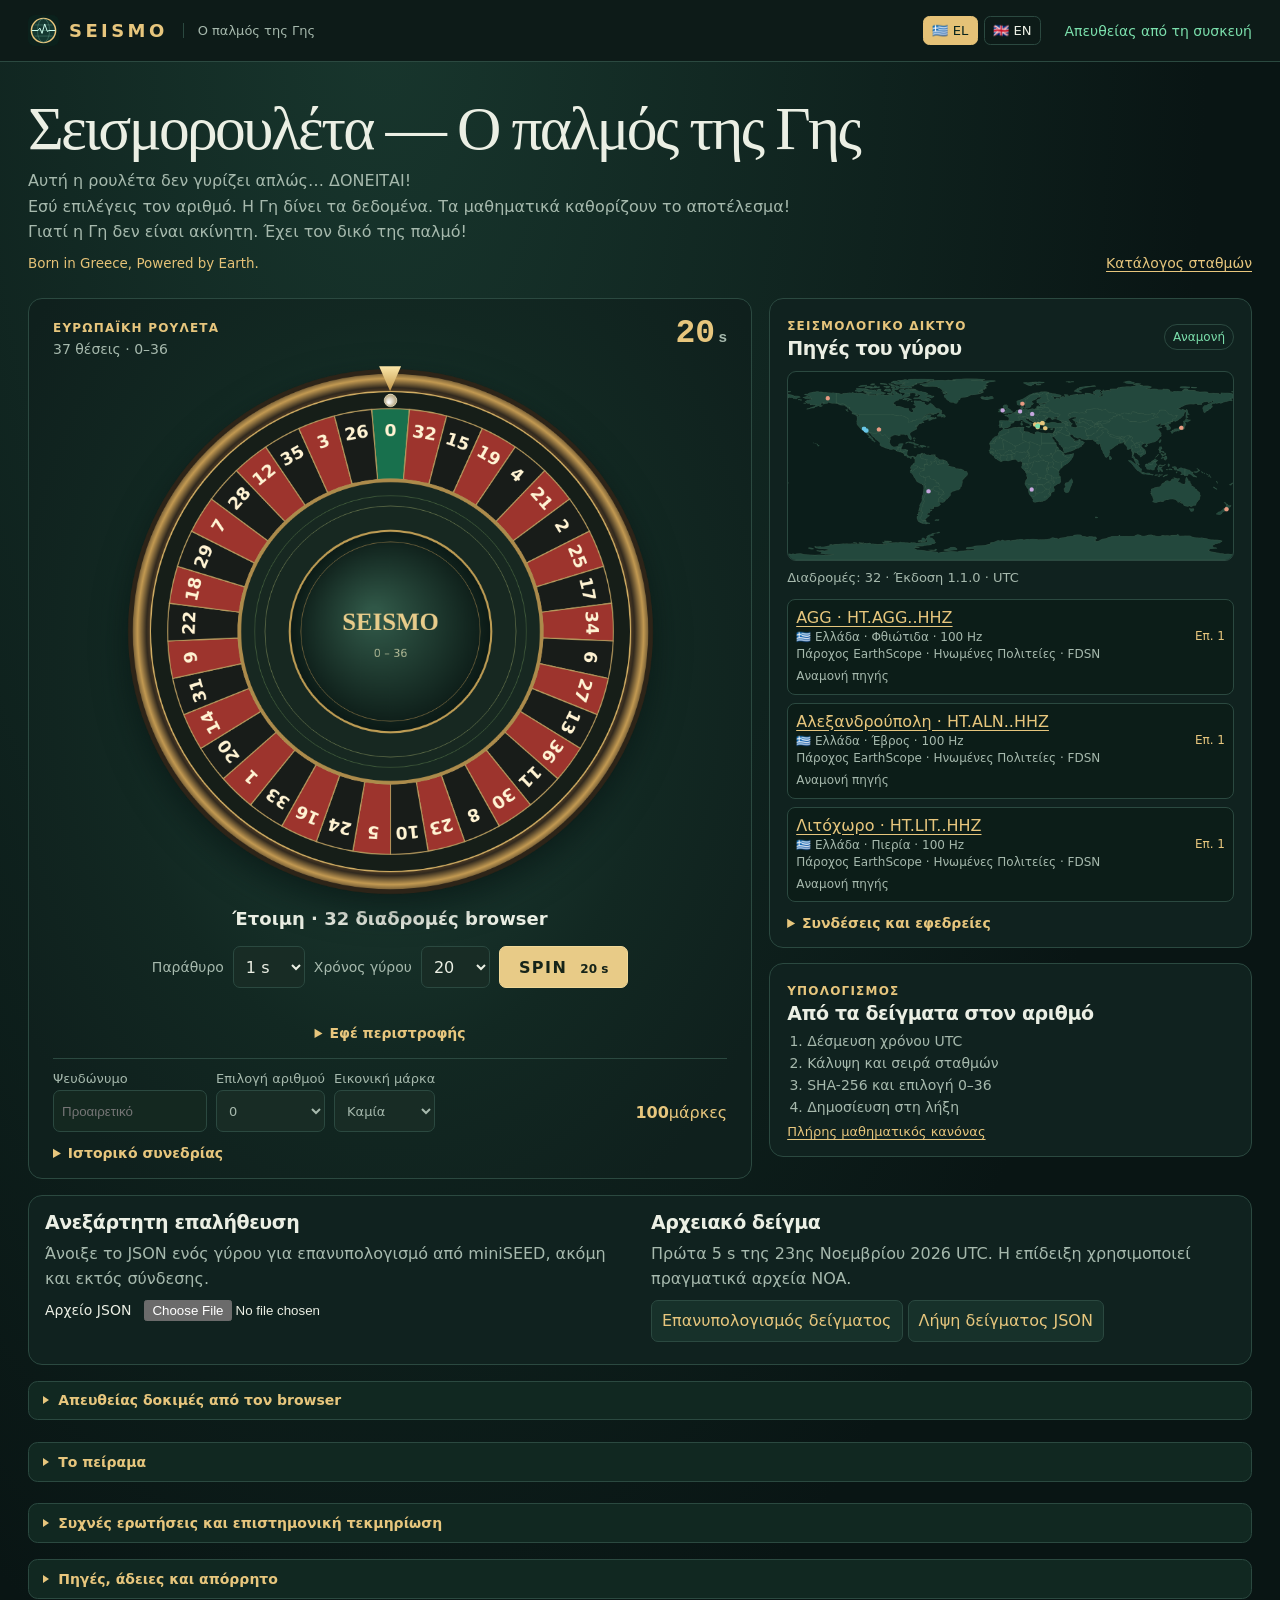
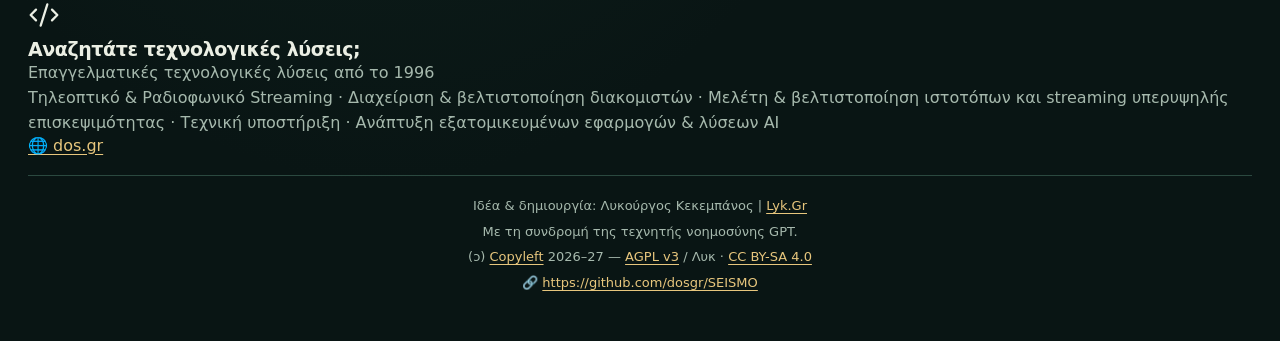
==== commit 036391f1: "Prepare SEISMO v1.1.1" ====
--- a/index.html
+++ b/index.html
@@ -51,6 +51,7 @@
   <link rel="manifest" href="./manifest.json">
   <!-- 09. EXTERNAL STYLE FILES -->
   <link rel="stylesheet" href="./css/style.css">
+  <link rel="stylesheet" href="./css/donate.css">
   <!-- 11. STRUCTURED DATA — SCHEMA.ORG JSON-LD -->
   <script type="application/ld+json" id="schema">
 {
@@ -224,13 +225,75 @@
 <div class="links"><button class="plain" id="cors" data-el="Δοκιμή HTTPS/CORS και miniSEED" data-en="Test HTTPS/CORS and miniSEED">Δοκιμή HTTPS/CORS και miniSEED</button><button class="plain" id="wss" data-el="Έλεγχος EarthScope WSS" data-en="Test EarthScope WSS">Έλεγχος EarthScope WSS</button><button class="plain" id="wssOrfeus" data-el="Έλεγχος ORFEUS WSS" data-en="Test ORFEUS WSS">Έλεγχος ORFEUS WSS</button></div>
 <p id="transport" role="status" class="small"></p><p id="wssStatus" role="status" class="small"></p></details>
 <section class="science" aria-label="Σχετικά με το SEISMO" data-label-el="Σχετικά με το SEISMO" data-label-en="About SEISMO"><details class="archive info-section" id="experiment"><summary data-el="Το πείραμα" data-en="The experiment">Το πείραμα</summary><div class="section-copy"><p data-el="Η Σεισμορουλέτα είναι ένα δωρεάν εκπαιδευτικό και ψυχαγωγικό πείραμα ανοιχτού κώδικα. Πραγματικές μετρήσεις σεισμογράφων από την Ελλάδα και τον κόσμο δίνουν την είσοδο. Ο δημόσιος υπολογισμός καταλήγει σε έναν από τους 37 αριθμούς του τροχού όταν το παράθυρο καλύπτεται πλήρως. Οι μάρκες είναι εικονικές, χωρίς χρηματική αξία, καταθέσεις, αναλήψεις, χρηματικό στοίχημα ή έπαθλα." data-en="SEISMO is a free, open-source science game and educational experiment. Real readings from seismographs in Greece and around the world supply the input. When the time window is fully covered, a public calculation selects one of the wheel’s 37 numbers. Virtual chips have no monetary value. There are no deposits, withdrawals, cash bets or prizes.">Η Σεισμορουλέτα είναι ένα δωρεάν εκπαιδευτικό και ψυχαγωγικό πείραμα ανοιχτού κώδικα. Πραγματικές μετρήσεις σεισμογράφων από την Ελλάδα και τον κόσμο δίνουν την είσοδο. Ο δημόσιος υπολογισμός καταλήγει σε έναν από τους 37 αριθμούς του τροχού όταν το παράθυρο καλύπτεται πλήρως. Οι μάρκες είναι εικονικές, χωρίς χρηματική αξία, καταθέσεις, αναλήψεις, χρηματικό στοίχημα ή έπαθλα.</p></div></details><details class="archive info-section" id="questions"><summary data-el="Συχνές ερωτήσεις και επιστημονική τεκμηρίωση" data-en="FAQ and science notes">Συχνές ερωτήσεις και επιστημονική τεκμηρίωση</summary><div class="section-copy"><h3 data-el="Πώς γεννήθηκε η ιδέα" data-en="How the idea began">Πώς γεννήθηκε η ιδέα</h3><p data-el="Στην Ελλάδα, μια χώρα με έντονη σεισμική δραστηριότητα, η ιδέα γεννήθηκε από την επιθυμία να γνωρίσουμε καλύτερα αυτό το φυσικό φαινόμενο. Αντλούμε έμπνευση από τις αθέατες καθημερινές δονήσεις και τις μετατρέπουμε σε μια εμπειρία που ενώνει σεισμολογία, τεχνολογία, μαθηματικά, παιδεία και παιχνίδι." data-en="The idea grew in Greece, a country with frequent seismic activity, from a desire to understand earthquakes better. Everyday ground vibrations inspired an experience that brings together seismology, technology, mathematics, education and play.">Στην Ελλάδα, μια χώρα με έντονη σεισμική δραστηριότητα, η ιδέα γεννήθηκε από την επιθυμία να γνωρίσουμε καλύτερα αυτό το φυσικό φαινόμενο. Αντλούμε έμπνευση από τις αθέατες καθημερινές δονήσεις και τις μετατρέπουμε σε μια εμπειρία που ενώνει σεισμολογία, τεχνολογία, μαθηματικά, παιδεία και παιχνίδι.</p><h3 data-el="Γιατί η Γη δονείται;" data-en="Why does Earth vibrate?">Γιατί η Γη δονείται;</h3><p data-el="Η κίνηση του εδάφους καταγράφεται σχεδόν συνεχώς. Ωκεάνια κύματα, καιρός, ανθρώπινη δραστηριότητα και σεισμοί μπορούν να αφήσουν σήματα. Οι μικροσεισμοί που συνδέονται με τα κύματα του ωκεανού αποτελούν μέρος του ευρύτερου σεισμικού θορύβου. Ένα σεισμομέτρο ανιχνεύει την κίνηση και το καταγραφικό τη μετατρέπει σε χρονισμένες μετρήσεις." data-en="Ground motion is recorded almost continuously. Ocean waves, weather, human activity and earthquakes can all leave signals. Ocean-generated microseisms are part of the broader ambient seismic noise. A seismometer senses motion and the recorder turns it into timestamped readings.">Η κίνηση του εδάφους καταγράφεται σχεδόν συνεχώς. Ωκεάνια κύματα, καιρός, ανθρώπινη δραστηριότητα και σεισμοί μπορούν να αφήσουν σήματα. Οι μικροσεισμοί που συνδέονται με τα κύματα του ωκεανού αποτελούν μέρος του ευρύτερου σεισμικού θορύβου. Ένα σεισμομέτρο ανιχνεύει την κίνηση και το καταγραφικό τη μετατρέπει σε χρονισμένες μετρήσεις.</p><h3 data-el="Από πού έρχονται τα δεδομένα;" data-en="Where does the data come from?">Από πού έρχονται τα δεδομένα;</h3><p data-el="Ο browser ζητά πραγματικά miniSEED μέσω HTTPS/FDSN από δημόσιες υπηρεσίες, όπως το Εθνικό Αστεροσκοπείο Αθηνών, το GEOFON, το Caltech/SCEDC και το EarthScope. Ο κατάλογος ορίζει τους σταθμούς, τις διαδρομές και τη σειρά εφεδρείας. Τα αιτήματα φεύγουν από τη συσκευή σου και οι πάροχοι βλέπουν τη διεύθυνση IP της σύνδεσής σου. Η ελληνική προτεραιότητα αφορά τη θέση του οργάνου. Το EarthScope αναμεταδίδει ελληνικά HL/HT και το EPOS France δίνει κανάλια CL του Κορινθιακού. Το SCEDC, οι διεθνείς διαδρομές του EarthScope και το GEOFON λειτουργούν ως εφεδρείες στις καταγεγραμμένες διάρκειες." data-en="Your browser requests actual miniSEED via HTTPS/FDSN from public services including the National Observatory of Athens, GEOFON, Caltech/SCEDC and EarthScope. The catalog defines stations, routes and backup priority. Requests originate from your device, so providers see your connection’s IP address. Greek priority refers to the sensor’s physical location. EarthScope relays Greek HL/HT channels and EPOS France provides CL streams from the Gulf of Corinth. SCEDC, international EarthScope routes, and GEOFON are backups in their documented round modes.">Ο browser ζητά πραγματικά miniSEED μέσω HTTPS/FDSN από δημόσιες υπηρεσίες, όπως το Εθνικό Αστεροσκοπείο Αθηνών, το GEOFON, το Caltech/SCEDC και το EarthScope. Ο κατάλογος ορίζει τους σταθμούς, τις διαδρομές και τη σειρά εφεδρείας. Τα αιτήματα φεύγουν από τη συσκευή σου και οι πάροχοι βλέπουν τη διεύθυνση IP της σύνδεσής σου. Η ελληνική προτεραιότητα αφορά τη θέση του οργάνου. Το EarthScope αναμεταδίδει ελληνικά HL/HT και το EPOS France δίνει κανάλια CL του Κορινθιακού. Το SCEDC, οι διεθνείς διαδρομές του EarthScope και το GEOFON λειτουργούν ως εφεδρείες στις καταγεγραμμένες διάρκειες.</p><h3 data-el="Πώς βγαίνει ο αριθμός;" data-en="How is the number calculated?">Πώς βγαίνει ο αριθμός;</h3><p data-el="Το SPIN δεσμεύει ένα μελλοντικό παράθυρο UTC. Οι πρώτοι τρεις πλήρεις φυσικοί σταθμοί στη δημοσιευμένη σειρά τροφοδοτούν το SHA-256 με τα ακέραια δείγματά τους. Το SHA-256 δίνει ένα ψηφιακό αποτύπωμα. Η δειγματοληψία με απόρριψη επιτρέπει έξι τιμές byte ανά αριθμό και αποφεύγει τη μεροληψία του απλού υπολοίπου υπό την υπόθεση ομοιόμορφων bytes. Στο πάγωμα εφαρμόζεται η προκαθορισμένη σειρά επιπέδων και αφαιρούνται διπλές διαδρομές του ίδιου φυσικού οργάνου. Ο χρόνος απόκρισης δεν καθορίζει την προτεραιότητα." data-en="SPIN locks a future UTC window. The first three complete physical stations in the published order supply their integer samples to SHA-256. SHA-256 produces a digital fingerprint. Rejection sampling assigns six byte values to each number and avoids simple modulo bias under the uniform-byte assumption. At the cutoff the published order determines selection and duplicate routes to one physical instrument are removed. Response time does not determine priority.">Το SPIN δεσμεύει ένα μελλοντικό παράθυρο UTC. Οι πρώτοι τρεις πλήρεις φυσικοί σταθμοί στη δημοσιευμένη σειρά τροφοδοτούν το SHA-256 με τα ακέραια δείγματά τους. Το SHA-256 δίνει ένα ψηφιακό αποτύπωμα. Η δειγματοληψία με απόρριψη επιτρέπει έξι τιμές byte ανά αριθμό και αποφεύγει τη μεροληψία του απλού υπολοίπου υπό την υπόθεση ομοιόμορφων bytes. Στο πάγωμα εφαρμόζεται η προκαθορισμένη σειρά επιπέδων και αφαιρούνται διπλές διαδρομές του ίδιου φυσικού οργάνου. Ο χρόνος απόκρισης δεν καθορίζει την προτεραιότητα.</p><h3 data-el="Πώς γίνεται ο ανεξάρτητος έλεγχος;" data-en="How can I verify a round?">Πώς γίνεται ο ανεξάρτητος έλεγχος;</h3><p data-el="Αποθήκευσε TXT για ανάγνωση και JSON για επαλήθευση. Χρησιμοποίησε το ενσωματωμένο miniSEED όπου επιτρέπεται η αναδιανομή. Για άλλες διαδρομές, άνοιξε το επίσημο αρχείο του παρόχου, πρόσθεσέ το στον επαληθευτή και σύγκρινε τα αποτυπώματα. Με τα αρχεία ήδη διαθέσιμα, ο επανυπολογισμός λειτουργεί και εκτός σύνδεσης από την αυτόνομη έκδοση." data-en="Save TXT for reading and JSON for verification. Use embedded miniSEED where redistribution is allowed. For other routes, obtain the provider’s original file, add it to the verifier and compare fingerprints. With the files already available, the standalone edition can recompute the number offline.">Αποθήκευσε TXT για ανάγνωση και JSON για επαλήθευση. Χρησιμοποίησε το ενσωματωμένο miniSEED όπου επιτρέπεται η αναδιανομή. Για άλλες διαδρομές, άνοιξε το επίσημο αρχείο του παρόχου, πρόσθεσέ το στον επαληθευτή και σύγκρινε τα αποτυπώματα. Με τα αρχεία ήδη διαθέσιμα, ο επανυπολογισμός λειτουργεί και εκτός σύνδεσης από την αυτόνομη έκδοση.</p><h3 data-el="Γιατί υπάρχει επιλογή 330 δευτερολέπτων;" data-en="Why is there a 330-second option?">Γιατί υπάρχει επιλογή 330 δευτερολέπτων;</h3><p data-el="Ο εκτεταμένος γύρος αφήνει χρόνο και για τις αργότερες διεθνείς διαδρομές του GEOFON. Οι NOA και NOA2 διατηρούνται στον κατάλογο για αρχειακούς ελέγχους. Ο χρόνος και το παράθυρο κλειδώνουν όταν πατήσεις SPIN." data-en="The extended round also allows time for slower international GEOFON routes. NOA and NOA2 remain in the catalog for archival checks. Duration and the window are committed when you press SPIN.">Ο εκτεταμένος γύρος αφήνει χρόνο και για τις αργότερες διεθνείς διαδρομές του GEOFON. Οι NOA και NOA2 διατηρούνται στον κατάλογο για αρχειακούς ελέγχους. Ο χρόνος και το παράθυρο κλειδώνουν όταν πατήσεις SPIN.</p><h3 data-el="Τι σημαίνει NO RESULT;" data-en="What does NO RESULT mean?">Τι σημαίνει NO RESULT;</h3><p data-el="Λιγότεροι από τρεις σταθμοί παρέδωσαν πλήρη και έγκυρα δείγματα πριν από το πάγωμα του γύρου. Ο κατάλογος αποτελεσμάτων δείχνει την κάλυψη, την ώρα παραλαβής και τις αποτυχίες. Η καθυστέρηση εξαρτάται από τον σταθμό, τον πάροχο και τη διαδρομή δικτύου. Οι αποτυχίες εμφανίζονται στο ιστορικό." data-en="Fewer than three stations delivered complete valid samples before the cutoff. The round log shows coverage, arrival times and failures. Latency depends on the station, the provider and the network path. Failed rounds remain visible in session history.">Λιγότεροι από τρεις σταθμοί παρέδωσαν πλήρη και έγκυρα δείγματα πριν από το πάγωμα του γύρου. Ο κατάλογος αποτελεσμάτων δείχνει την κάλυψη, την ώρα παραλαβής και τις αποτυχίες. Η καθυστέρηση εξαρτάται από τον σταθμό, τον πάροχο και τη διαδρομή δικτύου. Οι αποτυχίες εμφανίζονται στο ιστορικό.</p><h3 data-el="Επιστημονικά όρια" data-en="Scientific limits">Επιστημονικά όρια</h3><p data-el="Συσχετισμένα δείγματα και επικαλυπτόμενα παράθυρα περιορίζουν όσα μπορούμε να συμπεράνουμε για ανεξαρτησία και απροβλεψιμότητα. Το SEISMO είναι πείραμα, χωρίς πιστοποίηση γεννήτριας τυχαίων αριθμών ή συστήματος τυχερών παιχνιδιών. Δεν προβλέπει σεισμούς." data-en="Correlated samples and overlapping windows limit what can be inferred about independence and unpredictability. SEISMO is an experiment and has no random-number generator or gambling system certification. It does not predict earthquakes.">Συσχετισμένα δείγματα και επικαλυπτόμενα παράθυρα περιορίζουν όσα μπορούμε να συμπεράνουμε για ανεξαρτησία και απροβλεψιμότητα. Το SEISMO είναι πείραμα, χωρίς πιστοποίηση γεννήτριας τυχαίων αριθμών ή συστήματος τυχερών παιχνιδιών. Δεν προβλέπει σεισμούς.</p><h3 data-el="Γνώση, πρόληψη, σεβασμός" data-en="Knowledge, preparedness and respect">Γνώση, πρόληψη, σεβασμός</h3><p data-el="Τους σεισμούς δεν μπορούμε να τους σταματήσουμε. Μπορούμε όμως να τους μελετήσουμε, να τους κατανοήσουμε και να μάθουμε να ζούμε με αυτούς, με γνώση, πρόληψη και σεβασμό στη φύση." data-en="We cannot stop earthquakes. We can study them, understand them and learn to live with them through knowledge, preparedness and respect for nature.">Τους σεισμούς δεν μπορούμε να τους σταματήσουμε. Μπορούμε όμως να τους μελετήσουμε, να τους κατανοήσουμε και να μάθουμε να ζούμε με αυτούς, με γνώση, πρόληψη και σεβασμό στη φύση.</p></div></details></section>
-<details class="archive info-section" id="credits"><summary data-el="Πηγές, άδειες και απόρρητο" data-en="Sources, licenses and privacy">Πηγές, άδειες και απόρρητο</summary><div class="section-copy"><p data-el="Δωρεάν πείραμα. Οι εικονικές μάρκες δεν έχουν χρηματική αξία. Ψευδώνυμο, μάρκες και ιστορικό αποθηκεύονται τοπικά στον browser." data-en="Free experiment. Virtual chips have no monetary value. Nickname, chips and history stay in your browser.">Δωρεάν πείραμα. Οι εικονικές μάρκες δεν έχουν χρηματική αξία. Ψευδώνυμο, μάρκες και ιστορικό αποθηκεύονται τοπικά στον browser.</p><p><span data-el="Κώδικας GNU AGPL v3 · Πρωτότυπο περιεχόμενο CC BY-SA 4.0 ·" data-en="GNU AGPL v3 code · Original content CC BY-SA 4.0 ·">Κώδικας GNU AGPL v3 · Πρωτότυπο περιεχόμενο CC BY-SA 4.0 ·</span> <a id="source" href="./SEISMO-source.zip" data-el="Πηγαίος κώδικας" data-en="Source code">Πηγαίος κώδικας</a></p><p><span data-el="Καταγραφές" data-en="Recordings">Καταγραφές</span> <a href="https://doi.org/10.7914/SN/HL" target="_blank" rel="noopener noreferrer">NOA / HL</a>, <a href="https://doi.org/10.14470/TR560404" target="_blank" rel="noopener noreferrer">GEOFON / GE</a>, <a href="https://doi.org/10.7914/SN/IU" target="_blank" rel="noopener noreferrer">GSN / IU</a>, <a href="https://doi.org/10.7914/SN/CI" target="_blank" rel="noopener noreferrer">SCSN / CI</a><span data-el=". Χάρτης Natural Earth. Φωτογραφίες" data-en=". Natural Earth map. Photographs">. Χάρτης Natural Earth. Φωτογραφίες</span> <a href="https://commons.wikimedia.org/wiki/File:National_observatory_Athens_Greece.jpg" target="_blank" rel="noopener noreferrer">Jebulon / CC0</a>, <a href="https://commons.wikimedia.org/wiki/File:Dublin_mountains.jpg" target="_blank" rel="noopener noreferrer" data-el="Ala Beara / δημόσιος τομέας" data-en="Ala Beara / public domain">Ala Beara / δημόσιος τομέας</a>, <a href="https://commons.wikimedia.org/wiki/File:Blue_Marble_2002.jpg" target="_blank" rel="noopener noreferrer" data-el="NASA / δημόσιος τομέας" data-en="NASA / public domain">NASA / δημόσιος τομέας</a>.</p><p data-el="Η AGPL v3 αφορά τον πηγαίο κώδικα. Η CC BY-SA 4.0 αφορά το περιεχόμενο που φέρει αυτή την άδεια. Τα σεισμολογικά δεδομένα τρίτων διατίθενται με τους όρους και τις αναφορές του αντίστοιχου δικτύου και παρόχου." data-en="AGPL v3 applies to source code. CC BY-SA 4.0 applies to content released under that license. Third-party seismic data follow the terms and attribution of each network and provider.">Η AGPL v3 αφορά τον πηγαίο κώδικα. Η CC BY-SA 4.0 αφορά το περιεχόμενο που φέρει αυτή την άδεια. Τα σεισμολογικά δεδομένα τρίτων διατίθενται με τους όρους και τις αναφορές του αντίστοιχου δικτύου και παρόχου.</p><p><a href="https://doi.org/10.7914/SN/HT" target="_blank" rel="noopener noreferrer" data-el="ΑΠΘ / HT" data-en="AUTH / HT">ΑΠΘ / HT</a> · <a href="https://doi.org/10.15778/RESIF.CL" target="_blank" rel="noopener noreferrer" data-el="Κορινθιακός / CL" data-en="Corinth Rift / CL">Κορινθιακός / CL</a> · <a href="https://service.earthscope.org/fdsnws/" target="_blank" rel="noopener noreferrer">EarthScope FDSN</a>.</p></div></details><footer class="site-footer">
+<details class="archive info-section" id="credits"><summary data-el="Πηγές, άδειες και απόρρητο" data-en="Sources, licenses and privacy">Πηγές, άδειες και απόρρητο</summary><div class="section-copy"><p data-el="Δωρεάν πείραμα. Οι εικονικές μάρκες δεν έχουν χρηματική αξία. Ψευδώνυμο, μάρκες και ιστορικό αποθηκεύονται τοπικά στον browser." data-en="Free experiment. Virtual chips have no monetary value. Nickname, chips and history stay in your browser.">Δωρεάν πείραμα. Οι εικονικές μάρκες δεν έχουν χρηματική αξία. Ψευδώνυμο, μάρκες και ιστορικό αποθηκεύονται τοπικά στον browser.</p><p><span data-el="Κώδικας GNU AGPL v3 · Πρωτότυπο περιεχόμενο CC BY-SA 4.0 ·" data-en="GNU AGPL v3 code · Original content CC BY-SA 4.0 ·">Κώδικας GNU AGPL v3 · Πρωτότυπο περιεχόμενο CC BY-SA 4.0 ·</span> <a id="source" href="./SEISMO-source.zip" data-el="Πηγαίος κώδικας" data-en="Source code">Πηγαίος κώδικας</a></p><p><span data-el="Καταγραφές" data-en="Recordings">Καταγραφές</span> <a href="https://doi.org/10.7914/SN/HL" target="_blank" rel="noopener noreferrer">NOA / HL</a>, <a href="https://doi.org/10.14470/TR560404" target="_blank" rel="noopener noreferrer">GEOFON / GE</a>, <a href="https://doi.org/10.7914/SN/IU" target="_blank" rel="noopener noreferrer">GSN / IU</a>, <a href="https://doi.org/10.7914/SN/CI" target="_blank" rel="noopener noreferrer">SCSN / CI</a><span data-el=". Χάρτης Natural Earth. Φωτογραφίες" data-en=". Natural Earth map. Photographs">. Χάρτης Natural Earth. Φωτογραφίες</span> <a href="https://commons.wikimedia.org/wiki/File:National_observatory_Athens_Greece.jpg" target="_blank" rel="noopener noreferrer">Jebulon / CC0</a>, <a href="https://commons.wikimedia.org/wiki/File:Dublin_mountains.jpg" target="_blank" rel="noopener noreferrer" data-el="Ala Beara / δημόσιος τομέας" data-en="Ala Beara / public domain">Ala Beara / δημόσιος τομέας</a>, <a href="https://commons.wikimedia.org/wiki/File:Blue_Marble_2002.jpg" target="_blank" rel="noopener noreferrer" data-el="NASA / δημόσιος τομέας" data-en="NASA / public domain">NASA / δημόσιος τομέας</a>.</p><p data-el="Η AGPL v3 αφορά τον πηγαίο κώδικα. Η CC BY-SA 4.0 αφορά το περιεχόμενο που φέρει αυτή την άδεια. Τα σεισμολογικά δεδομένα τρίτων διατίθενται με τους όρους και τις αναφορές του αντίστοιχου δικτύου και παρόχου." data-en="AGPL v3 applies to source code. CC BY-SA 4.0 applies to content released under that license. Third-party seismic data follow the terms and attribution of each network and provider.">Η AGPL v3 αφορά τον πηγαίο κώδικα. Η CC BY-SA 4.0 αφορά το περιεχόμενο που φέρει αυτή την άδεια. Τα σεισμολογικά δεδομένα τρίτων διατίθενται με τους όρους και τις αναφορές του αντίστοιχου δικτύου και παρόχου.</p><p><a href="https://doi.org/10.7914/SN/HT" target="_blank" rel="noopener noreferrer" data-el="ΑΠΘ / HT" data-en="AUTH / HT">ΑΠΘ / HT</a> · <a href="https://doi.org/10.15778/RESIF.CL" target="_blank" rel="noopener noreferrer" data-el="Κορινθιακός / CL" data-en="Corinth Rift / CL">Κορινθιακός / CL</a> · <a href="https://service.earthscope.org/fdsnws/" target="_blank" rel="noopener noreferrer">EarthScope FDSN</a>.</p></div></details><section class="support-area" aria-label="Υποστήριξη και επαγγελματικές υπηρεσίες" id="support-area" data-label-el="Υποστήριξη και επαγγελματικές υπηρεσίες" data-label-en="Support and professional services">
+  <div class="support-intro">
+    <article class="support-card" id="support-card" hidden>
+      <svg class="support-icon heart-icon" width="32" height="32" viewbox="0 0 24 24" fill="none" stroke="currentColor" stroke-width="1.7" stroke-linecap="round" stroke-linejoin="round" aria-hidden="true">
+        <path d="M19.5 12.572 12 20l-7.5-7.428A5 5 0 1 1 12 6.006a5 5 0 1 1 7.5 6.572"></path>
+        <path d="M12 6 8.707 9.293a1 1 0 0 0 0 1.414l.543.543c.69.69 1.81.69 2.5 0l1-1a2 2 0 0 1 2.828 0l1.75 1.75M12.5 15.5l2 2M15 13l2 2"></path>
+      </svg>
+      <h2 data-el="Στηρίξτε τη δημιουργικότητα" data-en="Support Creativity">Στηρίξτε τη δημιουργικότητα</h2>
+      <p data-el="Υποστηρίξτε προαιρετικά τις επόμενες δωρεάν δημιουργίες μου." data-en="Voluntarily support my future free creations.">Υποστηρίξτε προαιρετικά τις επόμενες δωρεάν δημιουργίες μου.</p>
+      <button type="button" id="support-donate" title="Εμφάνιση ή απόκρυψη των επιλογών υποστήριξης" class="support-action donate-action" aria-expanded="false" aria-controls="support-panel" data-title-el="Εμφάνιση ή απόκρυψη των επιλογών υποστήριξης" data-title-en="Show or hide support options">♥ Donate</button>
+    </article>
+    <article class="support-card" id="professional-card">
+      <svg class="support-icon code-icon" width="32" height="32" viewbox="0 0 24 24" fill="none" stroke="currentColor" stroke-width="1.7" stroke-linecap="round" stroke-linejoin="round" aria-hidden="true">
+        <path d="m18 16 4-4-4-4M6 8l-4 4 4 4m8.5-12-5 16"></path>
+      </svg>
+      <h2 data-el="Αναζητάτε τεχνολογικές λύσεις;" data-en="Looking for Technology Solutions?">Αναζητάτε τεχνολογικές λύσεις;</h2>
+      <p class="support-subtitle" data-el="Επαγγελματικές τεχνολογικές λύσεις από το 1996" data-en="Professional Technology Solutions Since 1996">Επαγγελματικές τεχνολογικές λύσεις από το 1996</p>
+      <p data-el="Τηλεοπτικό &amp; Ραδιοφωνικό Streaming · Διαχείριση &amp; βελτιστοποίηση διακομιστών · Μελέτη &amp; βελτιστοποίηση ιστοτόπων και streaming υπερυψηλής επισκεψιμότητας · Τεχνική υποστήριξη · Ανάπτυξη εξατομικευμένων εφαρμογών &amp; λύσεων AI" data-en="TV &amp; Radio Streaming · Server Management &amp; Optimization · Ultra-High-Traffic Website &amp; Streaming Architecture and Optimization · Technical Support · Custom-Made Applications &amp; AI Solutions">Τηλεοπτικό &amp; Ραδιοφωνικό Streaming · Διαχείριση &amp; βελτιστοποίηση διακομιστών · Μελέτη &amp; βελτιστοποίηση ιστοτόπων και streaming υπερυψηλής επισκεψιμότητας · Τεχνική υποστήριξη · Ανάπτυξη εξατομικευμένων εφαρμογών &amp; λύσεων AI</p>
+      <a href="https://dos.gr/" aria-label="Άνοιγμα dos.gr σε νέα καρτέλα" class="support-action professional-action" target="_blank" rel="noopener noreferrer" data-label-el="Άνοιγμα dos.gr σε νέα καρτέλα" data-label-en="Open dos.gr in a new tab">🌐 dos.gr</a>
+    </article>
+  </div>
+  <div class="support-disclosure" id="support-disclosure" hidden>
+    <button class="support-toggle" type="button" id="support-toggle" aria-expanded="false" aria-controls="support-panel">
+      <span class="support-chevron" aria-hidden="true"></span><span data-el="Επιλογές προαιρετικής υποστήριξης" data-en="Optional Support Options">Επιλογές προαιρετικής υποστήριξης</span>
+    </button>
+    <div class="support-panel" id="support-panel" role="region" aria-labelledby="support-toggle" inert>
+      <div class="support-clip">
+        <div class="support-methods">
+          <article data-method="bitcoin" class="support-method" hidden>
+            <h3><img data-logo="bitcoin.svg" alt="" width="26" height="26">Bitcoin (BTC)</h3>
+            <p data-el="Κρυπτονόμισμα" data-en="Cryptocurrency">Κρυπτονόμισμα</p>
+            <img class="support-qr" width="128" height="128" alt="Κωδικός QR Bitcoin" data-alt-el="Κωδικός QR Bitcoin" data-alt-en="Bitcoin QR code">
+            <code id="support-address" dir="ltr"></code>
+            <button type="button" class="support-action support-method-action" id="support-copy" data-el="Αντιγραφή διεύθυνσης" data-en="Copy address">Αντιγραφή διεύθυνσης</button>
+            <p id="support-copy-status" role="status"></p>
+          </article>
+          <article data-method="revolut" class="support-method" hidden>
+            <h3><img data-logo="revolut.png" alt="" width="26" height="26">Revolut</h3>
+            <p data-el="Εφάπαξ υποστήριξη" data-en="One-time support">Εφάπαξ υποστήριξη</p>
+            <img class="support-qr" width="128" height="128" alt="Κωδικός QR Revolut" data-alt-el="Κωδικός QR Revolut" data-alt-en="Revolut QR code">
+            <a class="support-action support-method-action" target="_blank" rel="noopener noreferrer" aria-label="Μετάβαση στο Revolut σε νέα καρτέλα" data-label-el="Μετάβαση στο Revolut σε νέα καρτέλα" data-label-en="Open Revolut in a new tab" data-el="Μετάβαση στο Revolut" data-en="Open Revolut">Μετάβαση στο Revolut</a>
+          </article>
+          <article data-method="paypal" class="support-method" hidden>
+            <h3><img data-logo="paypal.png" alt="" width="26" height="26">PayPal</h3>
+            <p data-el="Εφάπαξ υποστήριξη" data-en="One-time support">Εφάπαξ υποστήριξη</p>
+            <img class="support-qr" width="128" height="128" alt="Κωδικός QR PayPal" data-alt-el="Κωδικός QR PayPal" data-alt-en="PayPal QR code">
+            <a class="support-action support-method-action" target="_blank" rel="noopener noreferrer" aria-label="Μετάβαση στο PayPal σε νέα καρτέλα" data-label-el="Μετάβαση στο PayPal σε νέα καρτέλα" data-label-en="Open PayPal in a new tab" data-el="Μετάβαση στο PayPal" data-en="Open PayPal">Μετάβαση στο PayPal</a>
+          </article>
+          <article data-method="facebook" class="support-method" hidden>
+            <h3><img data-logo="facebook.svg" alt="" width="26" height="26">Facebook Subscription</h3>
+            <p data-el="Μηνιαία συνδρομή" data-en="Monthly subscription">Μηνιαία συνδρομή</p>
+            <img class="support-qr" width="128" height="128" alt="Κωδικός QR Facebook Subscription" data-alt-el="Κωδικός QR Facebook Subscription" data-alt-en="Facebook Subscription QR code">
+            <p data-el="Η χρέωση επαναλαμβάνεται κάθε μήνα μέσω Facebook." data-en="Billing recurs monthly through Facebook.">Η χρέωση επαναλαμβάνεται κάθε μήνα μέσω Facebook.</p>
+            <a class="support-action support-method-action" target="_blank" rel="noopener noreferrer" aria-label="Άνοιγμα μηνιαίας συνδρομής Facebook σε νέα καρτέλα" data-label-el="Άνοιγμα μηνιαίας συνδρομής Facebook σε νέα καρτέλα" data-label-en="Open the monthly Facebook subscription in a new tab" data-el="Εγγραφή στο Facebook" data-en="Subscribe on Facebook">Εγγραφή στο Facebook</a>
+          </article>
+        </div>
+        <p class="support-note" data-el="Η υποστήριξη είναι απολύτως προαιρετική. Η εφαρμογή παραμένει ελεύθερη, δωρεάν και ανοιχτού κώδικα για όλους. Η υποστήριξή σας δεν επηρεάζει τη λειτουργία ή τα αποτελέσματα της εφαρμογής." data-en="Support is entirely optional. The application remains free and open source for everyone. Your support does not affect the operation or results of the application.">Η υποστήριξη είναι απολύτως προαιρετική. Η εφαρμογή παραμένει ελεύθερη, δωρεάν και ανοιχτού κώδικα για όλους. Η υποστήριξή σας δεν επηρεάζει τη λειτουργία ή τα αποτελέσματα της εφαρμογής.</p>
+      </div>
+    </div>
+  </div>
+</section>
+<footer class="site-footer">
 <p><span data-el="Ιδέα &amp; δημιουργία: Λυκούργος Κεκεμπάνος" data-en="Concept &amp; Creation: Lykourgos Kekempanos">Ιδέα &amp; δημιουργία: Λυκούργος Κεκεμπάνος</span> | <a href="https://lyk.gr/" target="_blank" rel="noopener noreferrer">Lyk.Gr</a></p>
 <p data-el="Με τη συνδρομή της τεχνητής νοημοσύνης GPT." data-en="With the assistance of GPT artificial intelligence.">Με τη συνδρομή της τεχνητής νοημοσύνης GPT.</p>
 <p>(ↄ) <a href="https://en.wikipedia.org/wiki/Copyleft" target="_blank" rel="noopener noreferrer">Copyleft</a> 2026–27 — <a href="https://www.gnu.org/licenses/agpl-3.0.html" target="_blank" rel="noopener noreferrer">AGPL v3</a> / Λυκ · <a href="https://creativecommons.org/licenses/by-sa/4.0/" target="_blank" rel="noopener noreferrer">CC BY-SA 4.0</a></p>
 <p><span aria-hidden="true">🔗</span> <a href="https://github.com/dosgr/SEISMO" target="_blank" rel="noopener noreferrer">https://github.com/dosgr/SEISMO</a></p>
 </footer>
 </main>
+<script src="./donate-config.js" defer></script>
 <script src="./js/translations.js" defer></script>
 <script src="./js/map-data.js" defer></script>
 <script src="./js/mseed.js" defer></script>
@@ -238,5 +301,6 @@
 <script src="./js/live.js" defer></script>
 <script src="./js/i18n.js" defer></script>
 <script src="./js/main.js" defer></script>
+<script src="./js/donate.js" defer></script>
 </body>
 </html>
--- a/css/style.css
+++ b/css/style.css
@@ -113,3 +113,22 @@
 .jump{position:absolute;left:1rem;top:-20rem;z-index:10;background:#fff;color:#10271e;padding:.6rem}
 .jump:focus{top:.5rem}
 @media(max-width:550px){.top .mode{display:none}.top .phase{font-size:.76rem}.intro h1{font-size:2.05rem}.lang-nav a{padding:.3rem .4rem}}
+
+.science{margin:0;padding:0;border:0}
+.info-section,.archive#direct{width:100%;padding:.68rem .85rem;border:1px solid var(--edge);border-radius:.6rem;background:#112821}
+.info-section summary,.archive#direct summary{display:flex;align-items:center;gap:.6rem;list-style:none;color:var(--gold);font-weight:650}
+.info-section summary::-webkit-details-marker,.archive#direct summary::-webkit-details-marker{display:none}
+.info-section summary::before,.archive#direct summary::before{content:"";width:0;height:0;flex:none;border-block:.28rem solid transparent;border-inline-start:.4rem solid currentColor}
+.info-section[open] summary::before,.archive#direct[open] summary::before{transform:rotate(90deg)}
+.section-copy{max-width:100ch;padding:.45rem 0 .2rem 1rem;line-height:1.65;overflow-wrap:anywhere}
+.section-copy p{margin:.45rem 0}
+.section-copy h3{margin:1rem 0 .3rem}
+.site-footer{display:block;text-align:center;margin:1.3rem 0 0;padding:.9rem 0;border-top:1px solid var(--edge);overflow-wrap:anywhere}
+.site-footer p{margin:.32rem 0}
+.outcome{align-self:center;width:fit-content;max-width:100%;margin:.3rem auto .55rem;padding:.25rem .7rem;border:1px solid var(--edge);border-radius:.45rem;color:var(--gold);font-size:.85rem}
+.outcome-local{border-color:#527fb8;background:#122b42;color:#d5e9ff}
+.outcome-mixed{border-color:#547f71;background:#18372f;color:#d4efdf}
+.outcome-global{border-color:#8c7139;background:#382e1a;color:#f8dfa3}
+.outcome-none{border-color:#a4615b;background:#3e2421;color:#ffd5cc}
+.station,.station-head>div{min-width:0}
+.station-head span,.attempt{overflow-wrap:anywhere}
